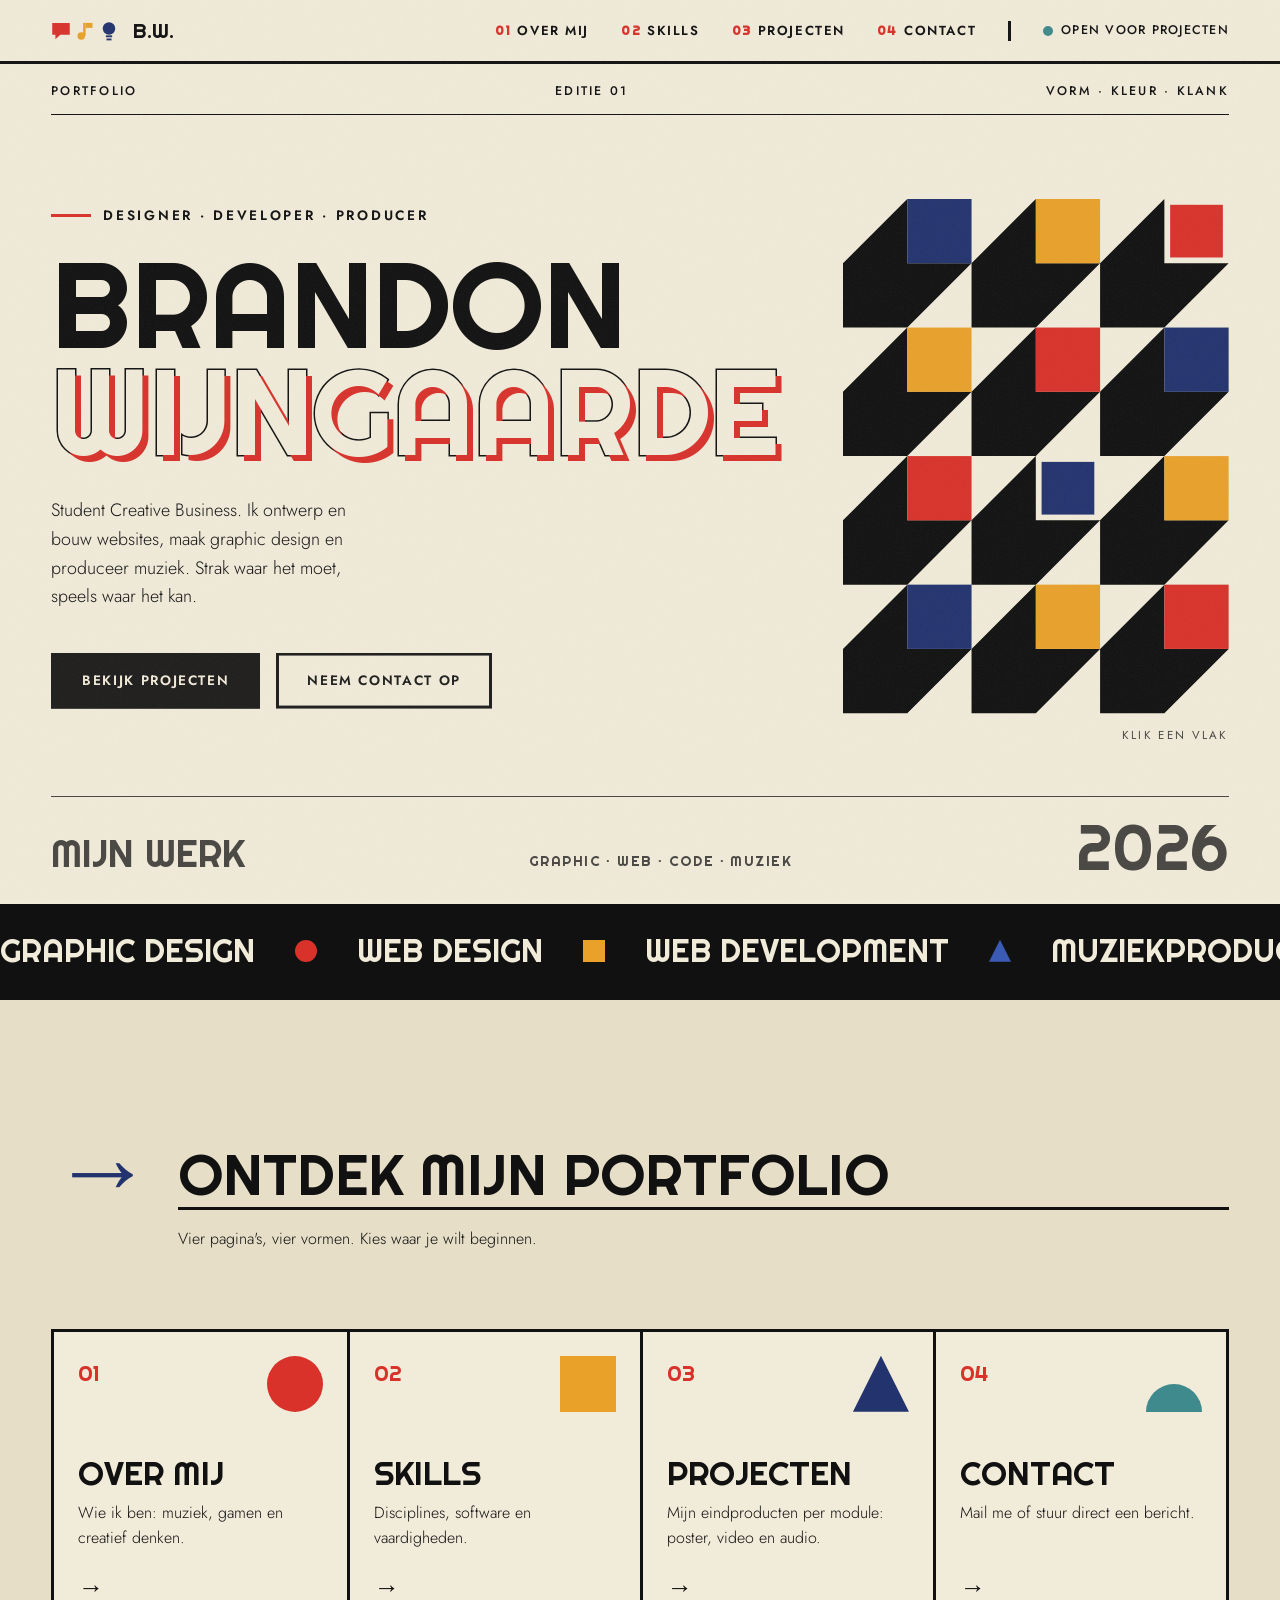
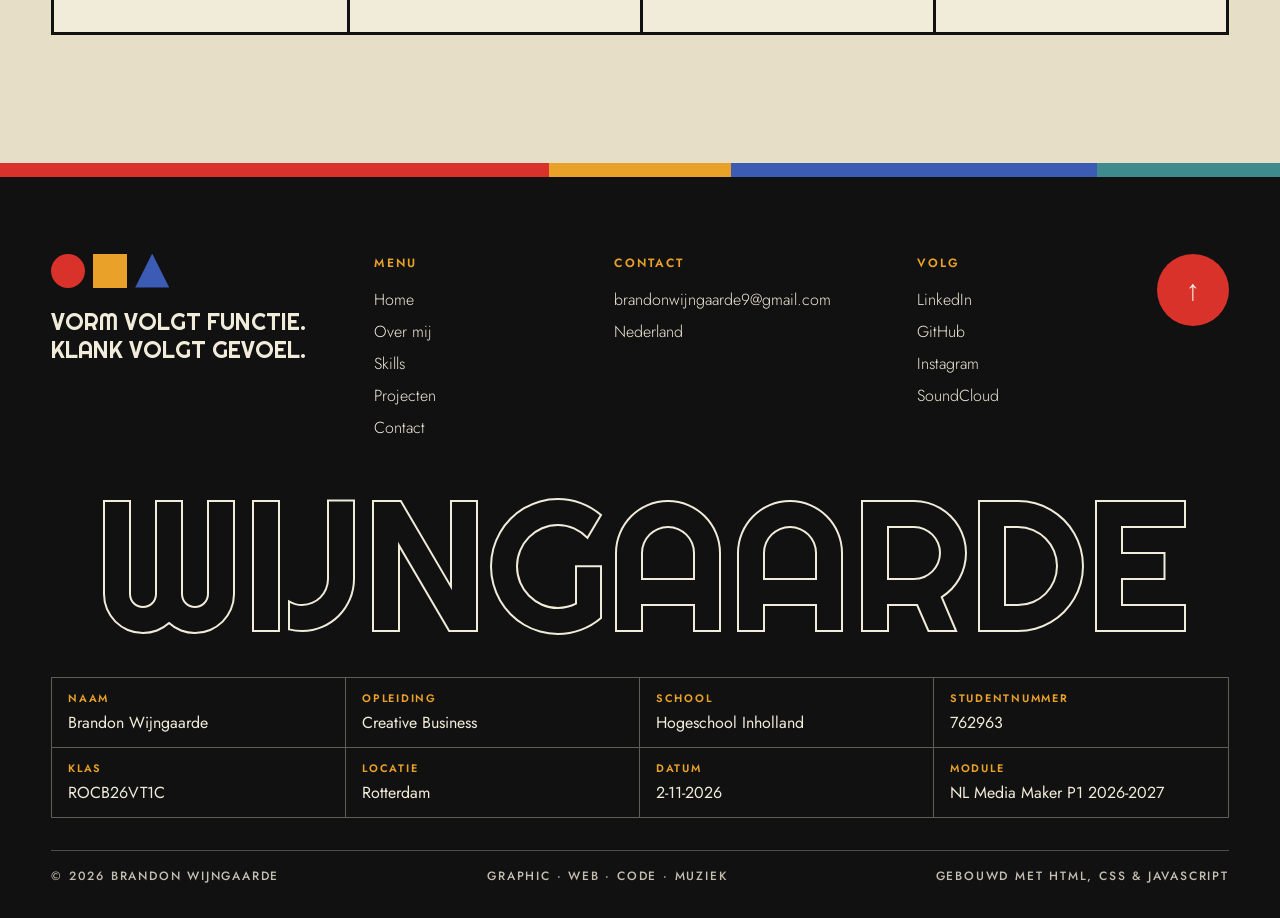
==== index.html @ 23592c07 "website" ====
<!doctype html>
<html lang="nl">
<head>
  <meta charset="utf-8">
  <meta name="viewport" content="width=device-width, initial-scale=1">
  <title>Brandon Wijngaarde — Portfolio</title>
  <meta name="description" content="Portfolio van Brandon Wijngaarde, student Creative Business: graphic design, web design, web development en muziekproductie.">
  <link rel="preconnect" href="https://fonts.googleapis.com">
  <link rel="preconnect" href="https://fonts.gstatic.com" crossorigin>
  <link href="https://fonts.googleapis.com/css2?family=Jost:wght@300;400;500;600;700&family=Righteous&display=swap" rel="stylesheet">
  <link rel="stylesheet" href="style.css">
</head>
<body>

  <!-- ===== Header ===== -->
  <header class="site-header">
    <a href="index.html" class="logo" aria-label="Naar de homepagina">
      <svg class="logo__icon logo__icon--talk" viewBox="0 0 32 32" aria-hidden="true"><path d="M2 3h28v19H15l-8 7v-7H2z"/></svg>
      <svg class="logo__icon logo__icon--music" viewBox="0 0 32 32" aria-hidden="true"><circle cx="10" cy="24" r="6"/><rect x="13" y="3" width="4" height="21"/><path d="M17 3h11v8H17z"/></svg>
      <svg class="logo__icon logo__icon--idea" viewBox="0 0 32 32" aria-hidden="true"><circle cx="16" cy="12" r="10"/><rect x="11" y="23" width="10" height="3"/><rect x="12" y="28" width="8" height="3"/></svg>
      <span class="logo__text">B.W.</span>
    </a>
    <nav class="nav" aria-label="Hoofdmenu">
      <a href="over-mij.html"><span>01</span>Over mij</a>
      <a href="skills.html"><span>02</span>Skills</a>
      <a href="projecten.html"><span>03</span>Projecten</a>
      <a href="contact.html"><span>04</span>Contact</a>
    </nav>
    <div class="status"><span class="status__dot"></span>Open voor projecten</div>
    <button class="menu-toggle" aria-label="Menu openen" aria-expanded="false">
      <span></span><span></span>
    </button>
  </header>

  <main id="top">

    <!-- ===== Hero ===== -->
    <section class="hero">
      <div class="hero__bar">
        <span>Portfolio</span>
        <span>Editie 01</span>
        <span>Vorm · Kleur · Klank</span>
      </div>

      <div class="hero__body">
        <div class="hero__text">
          <p class="eyebrow">Designer · Developer · Producer</p>
          <h1 class="hero__title">
            <span class="line">Brandon</span>
            <span class="line">Wijngaarde</span>
          </h1>
          <p class="hero__lead">
            Student Creative Business. Ik ontwerp en bouw websites, maak graphic
            design en produceer muziek. Strak waar het moet, speels waar het kan.
          </p>
          <div class="hero__actions">
            <a href="projecten.html" class="btn btn--black">Bekijk projecten</a>
            <a href="contact.html" class="btn btn--outline">Neem contact op</a>
          </div>
        </div>

        <div class="hero__art" aria-hidden="true">
          <svg class="tiles" id="tiles" viewBox="0 0 6 8"></svg>
          <p class="hero__hint">Klik een vlak</p>
        </div>
      </div>

      <div class="hero__foot">
        <span class="hero__foot-name">Mijn werk</span>
        <span class="hero__foot-months">Graphic · Web · Code · Muziek</span>
        <span class="hero__foot-year">2026</span>
      </div>
    </section>

    <!-- ===== Marquee ===== -->
    <div class="marquee" aria-hidden="true">
      <div class="marquee__track">
        <span>Graphic Design</span><i class="m-circle"></i>
        <span>Web Design</span><i class="m-square"></i>
        <span>Web Development</span><i class="m-triangle"></i>
        <span>Muziekproductie</span><i class="m-circle"></i>
        <span>Unity</span><i class="m-square"></i>
        <span>Graphic Design</span><i class="m-circle"></i>
        <span>Web Design</span><i class="m-square"></i>
        <span>Web Development</span><i class="m-triangle"></i>
        <span>Muziekproductie</span><i class="m-circle"></i>
        <span>Unity</span><i class="m-square"></i>
      </div>
    </div>

    <!-- ===== Wegwijzer ===== -->
    <section class="section signpost">
      <header class="section__head reveal">
        <span class="section__num">→</span>
        <h2 class="section__title">Ontdek mijn portfolio</h2>
        <p class="section__note">Vier pagina's, vier vormen. Kies waar je wilt beginnen.</p>
      </header>

      <nav class="signpost__grid" aria-label="Pagina's">
        <a class="signpost__item signpost__item--red reveal" href="over-mij.html">
          <span class="signpost__num">01</span>
          <span class="signpost__shape shape-circle" aria-hidden="true"></span>
          <span class="signpost__title">Over mij</span>
          <span class="signpost__text">Wie ik ben: muziek, gamen en creatief denken.</span>
          <span class="signpost__arrow" aria-hidden="true">→</span>
        </a>
        <a class="signpost__item signpost__item--yellow reveal" href="skills.html">
          <span class="signpost__num">02</span>
          <span class="signpost__shape shape-square" aria-hidden="true"></span>
          <span class="signpost__title">Skills</span>
          <span class="signpost__text">Disciplines, software en vaardigheden.</span>
          <span class="signpost__arrow" aria-hidden="true">→</span>
        </a>
        <a class="signpost__item signpost__item--blue reveal" href="projecten.html">
          <span class="signpost__num">03</span>
          <span class="signpost__shape shape-triangle" aria-hidden="true"></span>
          <span class="signpost__title">Projecten</span>
          <span class="signpost__text">Mijn eindproducten per module: poster, video en audio.</span>
          <span class="signpost__arrow" aria-hidden="true">→</span>
        </a>
        <a class="signpost__item signpost__item--teal reveal" href="contact.html">
          <span class="signpost__num">04</span>
          <span class="signpost__shape shape-half" aria-hidden="true"></span>
          <span class="signpost__title">Contact</span>
          <span class="signpost__text">Mail me of stuur direct een bericht.</span>
          <span class="signpost__arrow" aria-hidden="true">→</span>
        </a>
      </nav>
    </section>
  </main>

  <!-- ===== Footer ===== -->
  <footer class="site-footer">
    <div class="site-footer__stripe" aria-hidden="true"><i></i><i></i><i></i><i></i></div>

    <div class="site-footer__top">
      <div class="site-footer__brand">
        <div class="site-footer__shapes" aria-hidden="true">
          <span class="shape-circle"></span><span class="shape-square"></span><span class="shape-triangle"></span>
        </div>
        <p>Vorm volgt functie.<br>Klank volgt gevoel.</p>
      </div>

      <nav class="site-footer__col" aria-label="Footer navigatie">
        <h4>Menu</h4>
        <a href="index.html">Home</a>
        <a href="over-mij.html">Over mij</a>
        <a href="skills.html">Skills</a>
        <a href="projecten.html">Projecten</a>
        <a href="contact.html">Contact</a>
      </nav>

      <div class="site-footer__col">
        <h4>Contact</h4>
        <a href="mailto:brandonwijngaarde9@gmail.com">brandonwijngaarde9@gmail.com</a>
        <span>Nederland</span>
      </div>

      <div class="site-footer__col">
        <h4>Volg</h4>
        <a href="#">LinkedIn</a>
        <a href="#">GitHub</a>
        <a href="#">Instagram</a>
        <a href="#">SoundCloud</a>
      </div>

      <a href="#top" class="to-top" aria-label="Terug naar boven">
        <span aria-hidden="true">↑</span>
      </a>
    </div>

    <div class="site-footer__big" aria-hidden="true">Wijngaarde</div>

    <dl class="site-footer__facts" aria-label="Studentgegevens">
      <div><dt>Naam</dt><dd>Brandon Wijngaarde</dd></div>
      <div><dt>Opleiding</dt><dd>Creative Business</dd></div>
      <div><dt>School</dt><dd>Hogeschool Inholland</dd></div>
      <div><dt>Studentnummer</dt><dd>762963</dd></div>
      <div><dt>Klas</dt><dd>ROCB26VT1C</dd></div>
      <div><dt>Locatie</dt><dd>Rotterdam</dd></div>
      <div><dt>Datum</dt><dd>2-11-2026</dd></div>
      <div><dt>Module</dt><dd>NL Media Maker P1 2026-2027</dd></div>
    </dl>

    <div class="site-footer__meta">
      <span>© <span id="year">2026</span> Brandon Wijngaarde</span>
      <span>Graphic · Web · Code · Muziek</span>
      <span>Gebouwd met HTML, CSS &amp; JavaScript</span>
    </div>
  </footer>

  <script src="https://cdnjs.cloudflare.com/ajax/libs/gsap/3.12.5/gsap.min.js"></script>
  <script src="projects.js"></script>
  <script src="script.js"></script>
</body>
</html>
---- style.css ----
/* =========================================================
   Bauhaus Portfolio — Brandon Wijngaarde
   ========================================================= */

:root {
  --cream: #f1ebd9;
  --cream-dark: #e6dec6;
  --black: #111111;
  --ink: #1b1b1b;
  --red: #d8322b;
  --yellow: #e9a12a;
  --blue: #23336e;
  --blue-light: #3b5bb5;
  --teal: #3e8a8c;
  --teal-dark: #2c6a6d;

  --font-display: "Righteous", "Futura", sans-serif;
  --font-body: "Jost", "Futura", "Helvetica Neue", sans-serif;

  --gutter: clamp(16px, 4vw, 64px);
  --line: 3px solid var(--black);
  --shadow: 10px 10px 0 var(--black);
  --ease: cubic-bezier(.65, 0, .35, 1);
}

*,
*::before,
*::after { box-sizing: border-box; }

html { scroll-behavior: smooth; scroll-padding-top: 70px; }

body {
  margin: 0;
  background: var(--cream);
  color: var(--black);
  font-family: var(--font-body);
  font-size: clamp(16px, 1.1vw, 18px);
  line-height: 1.6;
  -webkit-font-smoothing: antialiased;
  overflow-x: hidden;
}

/* subtle paper grain */
body::before {
  content: "";
  position: fixed;
  inset: 0;
  pointer-events: none;
  z-index: 100;
  opacity: .07;
  background-image: url("data:image/svg+xml,%3Csvg xmlns='http://www.w3.org/2000/svg' width='160' height='160'%3E%3Cfilter id='n'%3E%3CfeTurbulence type='fractalNoise' baseFrequency='.9' numOctaves='3'/%3E%3C/filter%3E%3Crect width='100%25' height='100%25' filter='url(%23n)'/%3E%3C/svg%3E");
}

a { color: inherit; }
img, svg { display: block; max-width: 100%; }
h1, h2, h3, h4 { margin: 0; font-weight: 400; }
::selection { background: var(--yellow); color: var(--black); }

/* shared shapes */
.shape-circle { background: var(--red); border-radius: 50%; }
.shape-square { background: var(--yellow); }
.shape-triangle { background: var(--blue); clip-path: polygon(50% 0, 100% 100%, 0 100%); }
.shape-half { background: var(--teal); border-radius: 999px 999px 0 0; }

/* ---------- Header ---------- */
.site-header {
  position: sticky;
  top: 0;
  z-index: 50;
  display: flex;
  align-items: center;
  gap: 2rem;
  padding: 14px var(--gutter);
  background: var(--cream);
  border-bottom: var(--line);
}

.logo {
  display: flex;
  align-items: center;
  gap: 4px;
  text-decoration: none;
}
/* the three icons of the abilities: communication, music, ideas */
.logo__icon {
  width: 20px;
  height: 20px;
  fill: currentColor;
  transition: transform .5s var(--ease);
}
.logo__icon--talk { color: var(--red); }
.logo__icon--music { color: var(--yellow); }
.logo__icon--idea { color: var(--blue); }
.logo__text {
  font-family: var(--font-display);
  font-size: 1.3rem;
  margin-left: 10px;
}
.logo:hover .logo__icon--talk { transform: translateY(-4px); }
.logo:hover .logo__icon--music { transform: rotate(-15deg); }
.logo:hover .logo__icon--idea { transform: scale(1.2); }

.nav {
  display: flex;
  gap: 2rem;
  margin-left: auto;
}
.nav a {
  position: relative;
  text-decoration: none;
  text-transform: uppercase;
  letter-spacing: .12em;
  font-weight: 600;
  font-size: .82rem;
}
.nav a span {
  font-family: var(--font-display);
  color: var(--red);
  margin-right: 6px;
}
.nav a::after {
  content: "";
  position: absolute;
  left: 0;
  bottom: -4px;
  height: 3px;
  width: 100%;
  background: var(--black);
  transform: scaleX(0);
  transform-origin: right;
  transition: transform .35s var(--ease);
}
.nav a:hover::after,
.nav a.is-active::after { transform: scaleX(1); transform-origin: left; }

.status {
  display: flex;
  align-items: center;
  gap: 8px;
  font-size: .78rem;
  text-transform: uppercase;
  letter-spacing: .1em;
  font-weight: 500;
  padding-left: 2rem;
  border-left: var(--line);
}
.status__dot {
  width: 10px;
  height: 10px;
  border-radius: 50%;
  background: var(--teal);
  box-shadow: 0 0 0 0 var(--teal);
  animation: pulse 2s infinite;
}
@keyframes pulse {
  70% { box-shadow: 0 0 0 8px transparent; }
  100% { box-shadow: 0 0 0 0 transparent; }
}

.menu-toggle { display: none; }

/* ---------- Buttons ---------- */
.btn {
  display: inline-block;
  padding: 14px 28px;
  font-family: var(--font-body);
  font-weight: 600;
  text-transform: uppercase;
  letter-spacing: .12em;
  font-size: .85rem;
  text-decoration: none;
  color: inherit;
  border: var(--line);
  cursor: pointer;
  transition: transform .2s var(--ease), box-shadow .2s var(--ease), background .2s;
}
.btn--black { background: var(--black); color: var(--cream); }
.btn--outline { background: transparent; }
.btn:hover {
  transform: translate(-4px, -4px);
  box-shadow: 6px 6px 0 var(--red);
}
.btn--outline:hover { background: var(--yellow); }

/* ---------- Hero ---------- */
.hero {
  padding: 0 var(--gutter);
  min-height: calc(100vh - 60px);
  display: flex;
  flex-direction: column;
}

.hero__bar {
  display: flex;
  justify-content: space-between;
  gap: 1rem;
  padding: 18px 0 12px;
  border-bottom: 1.5px solid var(--black);
  font-size: .78rem;
  text-transform: uppercase;
  letter-spacing: .18em;
  font-weight: 500;
}

.hero__body {
  flex: 1;
  display: grid;
  grid-template-columns: 1.15fr 1fr;
  gap: clamp(2rem, 5vw, 6rem);
  align-items: center;
  padding: clamp(2rem, 5vw, 4rem) 0;
}

.eyebrow {
  margin: 0 0 1.5rem;
  font-size: .85rem;
  text-transform: uppercase;
  letter-spacing: .2em;
  font-weight: 600;
  display: flex;
  align-items: center;
  gap: 12px;
}
.eyebrow::before {
  content: "";
  width: 40px;
  height: 3px;
  background: var(--red);
}

.hero__title {
  font-family: var(--font-display);
  font-size: clamp(3.2rem, 9.5vw, 9.5rem);
  line-height: .88;
  text-transform: uppercase;
  letter-spacing: -.01em;
}
.hero__title .line { display: block; white-space: nowrap; }
.hero__title .char {
  position: relative;
  display: inline-block;
  cursor: default;
}
.hero__title .char__glyph { display: inline-block; will-change: transform; }
.hero__title .char__block {
  position: absolute;
  inset: 6% -2% 2%;
  z-index: 1;
  transform: scaleY(0);
  transform-origin: bottom;
  pointer-events: none;
}
.hero__title .line:nth-child(2) {
  color: var(--cream);
  -webkit-text-stroke: 3px var(--black);
  paint-order: stroke fill;
  text-shadow: 6px 6px 0 var(--red);
}

.hero__lead {
  max-width: 34ch;
  font-size: clamp(1.05rem, 1.4vw, 1.3rem);
  font-weight: 300;
  margin: 2rem 0 2.5rem;
}

.hero__actions { display: flex; gap: 1rem; flex-wrap: wrap; }

.hero__art {
  position: relative;
  justify-self: end;
  width: 100%;
  max-width: 520px;
}
.tiles { width: 100%; height: auto; overflow: visible; }
.tile { cursor: pointer; }
.tile .tile__shadow { fill: var(--black); }
.tile .tile__face {
  transition: fill .4s var(--ease), transform .5s var(--ease);
  transform-box: fill-box;
  transform-origin: center;
}
.tile:hover .tile__face,
.tile.is-auto .tile__face { transform: scale(.82) rotate(90deg); }

.hero__hint {
  position: absolute;
  right: 0;
  bottom: -2rem;
  margin: 0;
  font-size: .72rem;
  letter-spacing: .2em;
  text-transform: uppercase;
  opacity: .6;
}

.hero__foot {
  display: grid;
  grid-template-columns: auto 1fr auto;
  align-items: end;
  gap: 2rem;
  padding: 1.5rem 0 2rem;
  border-top: 1.5px solid var(--black);
  font-family: var(--font-display);
  text-transform: uppercase;
}
.hero__foot-name { font-size: clamp(1.6rem, 3vw, 2.6rem); line-height: 1; }
.hero__foot-months {
  font-size: clamp(.8rem, 1.1vw, 1rem);
  letter-spacing: .1em;
  justify-self: center;
}
.hero__foot-year { font-size: clamp(2.4rem, 5vw, 4.5rem); line-height: .8; }

/* ---------- Marquee ---------- */
.marquee {
  background: var(--black);
  color: var(--cream);
  overflow: hidden;
  border-block: var(--line);
  padding: 18px 0;
}
.marquee__track {
  display: flex;
  align-items: center;
  gap: 2.5rem;
  width: max-content;
  animation: marquee 30s linear infinite;
  font-family: var(--font-display);
  font-size: clamp(1.4rem, 2.5vw, 2.2rem);
  text-transform: uppercase;
  white-space: nowrap;
}
.marquee i { display: inline-block; width: 22px; height: 22px; flex: none; }
.m-circle { background: var(--red); border-radius: 50%; }
.m-square { background: var(--yellow); }
.m-triangle { background: var(--blue-light); clip-path: polygon(50% 0, 100% 100%, 0 100%); }
@keyframes marquee { to { transform: translateX(-50%); } }

/* ---------- Sections ---------- */
.section {
  position: relative;
  padding: clamp(5rem, 10vw, 9rem) var(--gutter);
}
.section__head {
  position: relative;
  display: grid;
  grid-template-columns: auto 1fr;
  column-gap: 1.5rem;
  align-items: end;
  margin-bottom: clamp(3rem, 6vw, 5rem);
}
.section__num {
  font-family: var(--font-display);
  font-size: clamp(3.5rem, 8vw, 7rem);
  line-height: .8;
  color: var(--red);
}
.section__num--light { color: var(--yellow); }
.section__title {
  font-family: var(--font-display);
  font-size: clamp(2rem, 4.5vw, 4rem);
  line-height: 1;
  text-transform: uppercase;
  padding-bottom: .3rem;
  border-bottom: 3px solid currentColor;
}
.section__note {
  grid-column: 2;
  max-width: 48ch;
  margin: 1rem 0 0;
  font-weight: 300;
}

.poster-bar {
  display: flex;
  justify-content: space-between;
  gap: 1rem;
  padding: 12px 18px 10px;
  border-bottom: var(--line);
  font-family: var(--font-display);
  text-transform: uppercase;
  font-size: 1.05rem;
}
.poster-bar span:last-child {
  font-family: var(--font-body);
  font-size: .75rem;
  letter-spacing: .14em;
  align-self: center;
}

/* ---------- 01 About (warm paper + big faint shapes) ---------- */
.about {
  overflow: hidden;
  background: var(--cream-dark);
}
.about__bg span { position: absolute; pointer-events: none; }
.about__bg-circle {
  width: clamp(380px, 55vw, 820px);
  aspect-ratio: 1;
  border-radius: 50%;
  border: 60px solid rgba(216, 50, 43, .07);
  top: -14%;
  right: -16%;
}
.about__bg-half {
  width: clamp(300px, 40vw, 600px);
  aspect-ratio: 2 / 1;
  border-radius: 999px 999px 0 0;
  background: rgba(35, 51, 110, .06);
  bottom: 0;
  left: -8%;
}

.about__grid {
  position: relative;
  display: grid;
  grid-template-columns: 1.3fr 1fr;
  gap: clamp(3rem, 7vw, 7rem);
  align-items: center;
}
.about__big {
  font-family: var(--font-display);
  font-size: clamp(1.9rem, 3.4vw, 3.2rem);
  line-height: 1.15;
  margin: 0 0 2rem;
}
.about__big em { font-style: normal; color: var(--blue); }
.about__big mark {
  background: var(--yellow);
  padding: 0 .15em;
}
.about__text p:not(.about__big) {
  max-width: 54ch;
  font-weight: 400;
  font-size: clamp(1.15rem, 1.45vw, 1.35rem);
  line-height: 1.65;
}

.about__poster {
  background: var(--cream);
  border: var(--line);
  box-shadow: var(--shadow);
}
.about__art {
  position: relative;
  aspect-ratio: 4 / 5;
  background: var(--teal);
  overflow: hidden;
}
.about__sun {
  position: absolute;
  top: 10%;
  left: 12%;
  width: 26%;
  aspect-ratio: 1;
  border-radius: 50%;
  background: var(--red);
  border: 3px solid var(--cream);
  animation: float 6s ease-in-out infinite;
}
@keyframes float { 50% { transform: translateY(-12px); } }
.about__column {
  position: absolute;
  top: 0;
  right: 0;
  width: 32%;
  height: 100%;
  background: var(--yellow);
  border-left: 18px solid var(--teal-dark);
}
/* guitar strings across the yellow column */
.about__strings {
  position: absolute;
  top: 0;
  right: 6%;
  height: 100%;
  width: 18%;
  display: flex;
  justify-content: space-between;
}
.about__strings i {
  width: 2px;
  height: 100%;
  background: var(--black);
  transform-origin: center;
}
.about__poster:hover .about__strings i { animation: strum .25s linear 4; }
.about__strings i:nth-child(2) { animation-delay: .04s !important; }
.about__strings i:nth-child(3) { animation-delay: .08s !important; }
.about__strings i:nth-child(4) { animation-delay: .12s !important; }
@keyframes strum {
  25% { transform: translateX(2px); }
  75% { transform: translateX(-2px); }
}
.about__stairs {
  position: absolute;
  inset: auto 0 0 0;
  height: 55%;
  display: flex;
  flex-direction: column;
  justify-content: flex-end;
}
.about__stairs span {
  display: block;
  height: 20%;
  background: var(--black);
  border-top: 10px solid var(--cream);
  transition: width .9s var(--ease);
}
.about__stairs span:nth-child(1) { width: 30%; }
.about__stairs span:nth-child(2) { width: 45%; transition-delay: .1s; }
.about__stairs span:nth-child(3) { width: 60%; transition-delay: .2s; }
.about__stairs span:nth-child(4) { width: 75%; transition-delay: .3s; }
.about__stairs span:nth-child(5) { width: 90%; transition-delay: .4s; }
.about__poster:not(.is-visible) .about__stairs span { width: 0; }

/* interests */
.interests {
  position: relative;
  list-style: none;
  margin: clamp(4rem, 8vw, 7rem) 0 0;
  padding: 0;
  display: grid;
  grid-template-columns: repeat(4, 1fr);
  border: var(--line);
  background: var(--cream);
}
.interest {
  position: relative;
  padding: 2rem 1.5rem 1.75rem;
  display: flex;
  flex-direction: column;
  transition: background .35s var(--ease), color .35s var(--ease);
}
.interest + .interest { border-left: var(--line); }
.interest__shape {
  display: block;
  width: 60px;
  height: 60px;
  margin-bottom: 1.5rem;
  fill: currentColor;
  overflow: visible;
  transition: transform .5s var(--ease), color .35s var(--ease);
}
.interest--red .interest__shape { color: var(--red); }
.interest--yellow .interest__shape { color: var(--yellow); }
.interest--blue .interest__shape { color: var(--blue); }
.interest--teal .interest__shape { color: var(--teal); }
.interest h3 {
  font-family: var(--font-display);
  font-size: 1.6rem;
  text-transform: uppercase;
  margin-bottom: .5rem;
}
.interest p { margin: 0 0 1.25rem; font-weight: 300; }
.interest:hover .interest__shape { transform: rotate(-10deg) scale(1.15); }
.interest--red:hover { background: var(--red); color: var(--cream); }
.interest--red:hover .interest__shape { color: var(--cream); }
.interest--yellow:hover { background: var(--yellow); }
.interest--yellow:hover .interest__shape { color: var(--black); }
.interest--blue:hover { background: var(--blue); color: var(--cream); }
.interest--blue:hover .interest__shape { color: var(--yellow); }
.interest--teal:hover { background: var(--teal); color: var(--cream); }
.interest--teal:hover .interest__shape { color: var(--cream); }

/* hobbies: three cards with a coloured block and an icon */
.hobbies { position: relative; margin-top: clamp(4rem, 8vw, 7rem); }
.hobbies__head {
  display: flex;
  justify-content: space-between;
  align-items: baseline;
  flex-wrap: wrap;
  gap: .5rem 2rem;
  padding-bottom: 1rem;
  margin-bottom: 2rem;
  border-bottom: var(--line);
}
.hobbies__head h3 {
  margin: 0;
  font-family: var(--font-display);
  font-size: clamp(1.8rem, 3vw, 2.6rem);
  text-transform: uppercase;
}
.hobbies__head p { margin: 0; font-weight: 300; font-size: 1.1rem; }
.hobbies__list {
  list-style: none;
  margin: 0;
  padding: 0;
  display: grid;
  grid-template-columns: repeat(3, minmax(0, 1fr));
  gap: clamp(1rem, 2.5vw, 2rem);
}
.hobby {
  display: flex;
  flex-direction: column;
  border: var(--line);
  background: var(--cream);
  box-shadow: 8px 8px 0 var(--black);
  transition: transform .25s var(--ease), box-shadow .25s var(--ease);
}
.hobby:hover { transform: translate(-4px, -4px); box-shadow: 12px 12px 0 var(--black); }
.hobby--blue { --c: var(--blue); --icon: var(--cream); }
.hobby--red { --c: var(--red); --icon: var(--cream); }
.hobby--yellow { --c: var(--yellow); --icon: var(--black); }
.hobby__art {
  position: relative;
  display: grid;
  place-items: center;
  height: clamp(140px, 14vw, 180px);
  background: var(--c);
  color: var(--icon);
  border-bottom: var(--line);
}
.hobby__art svg {
  width: clamp(64px, 6.5vw, 88px);
  height: auto;
  fill: currentColor;
  transition: transform .5s var(--ease);
}
.hobby:hover .hobby__art svg { transform: rotate(-8deg) scale(1.1); }
.hobby__num {
  position: absolute;
  top: 12px;
  left: 16px;
  font-family: var(--font-display);
  font-size: 1.1rem;
  opacity: .7;
}
/* drum pads light up one after the other */
.hobby__pads rect { animation: pad-hit 1.8s ease-out infinite paused; }
.hobby__pads rect:nth-child(1) { animation-delay: 0s; }
.hobby__pads rect:nth-child(5) { animation-delay: .2s; }
.hobby__pads rect:nth-child(9) { animation-delay: .4s; }
.hobby__pads rect:nth-child(3) { animation-delay: .6s; }
.hobby__pads rect:nth-child(7) { animation-delay: .8s; }
.hobby__pads rect:nth-child(2) { animation-delay: 1s; }
.hobby__pads rect:nth-child(6) { animation-delay: 1.2s; }
.hobby__pads rect:nth-child(4) { animation-delay: 1.4s; }
.hobby__pads rect:nth-child(8) { animation-delay: 1.6s; }
.hobby:hover .hobby__pads rect { animation-play-state: running; }
@keyframes pad-hit { 0%, 20%, 100% { opacity: 1; } 8% { opacity: .3; } }
.hobby__body { padding: 1.5rem 1.5rem 1.75rem; }
.hobby h4 {
  margin: 0 0 .6rem;
  font-family: var(--font-display);
  font-weight: 400;
  font-size: 1.5rem;
  text-transform: uppercase;
}
.hobby p { margin: 0 0 1rem; font-weight: 300; font-size: 1.05rem; line-height: 1.6; }
.hobby p.is-todo { margin: 0; font-size: .95rem; }

.chips {
  list-style: none;
  margin: auto 0 0;
  padding: 0;
  display: flex;
  flex-wrap: wrap;
  gap: 6px;
}
.chips li {
  font-size: .7rem;
  text-transform: uppercase;
  letter-spacing: .12em;
  font-weight: 600;
  padding: 3px 9px;
  border: 2px solid currentColor;
}

/* piano */
.piano-block {
  position: relative;
  margin-top: clamp(4rem, 8vw, 7rem);
  border: var(--line);
  background: var(--black);
  color: var(--cream);
}
.piano-block__head {
  display: flex;
  justify-content: space-between;
  align-items: baseline;
  flex-wrap: wrap;
  gap: .5rem 2rem;
  padding: 18px 22px;
}
.piano-block__head h3 {
  font-family: var(--font-display);
  text-transform: uppercase;
  font-size: clamp(1.3rem, 2.2vw, 1.9rem);
}
.piano-block__head p { margin: 0; font-size: .85rem; opacity: .8; }
kbd {
  font-family: var(--font-display);
  border: 2px solid var(--cream);
  padding: 0 6px;
  font-size: .8rem;
}

.piano {
  position: relative;
  display: flex;
  height: clamp(160px, 22vw, 260px);
  border-top: var(--line);
  user-select: none;
  touch-action: manipulation;
}
.key {
  position: relative;
  border: 0;
  padding: 0;
  cursor: pointer;
  font-family: var(--font-display);
  display: flex;
  align-items: flex-end;
  justify-content: center;
  padding-bottom: 12px;
}
.key--white {
  flex: 1;
  background: var(--cream);
  color: var(--black);
  border-right: 3px solid var(--black);
  transition: background .15s;
}
.key--white:last-child { border-right: 0; }
.key--black {
  position: absolute;
  top: 0;
  width: calc(100% / 8 * .6);
  height: 60%;
  background: var(--black);
  color: var(--cream);
  z-index: 2;
  transform: translateX(-50%);
  transition: background .15s;
  font-size: .75rem;
}
.key span { pointer-events: none; opacity: .5; font-size: .85rem; }
.key.is-down.c-red { background: var(--red); color: var(--cream); }
.key.is-down.c-yellow { background: var(--yellow); }
.key.is-down.c-blue { background: var(--blue-light); color: var(--cream); }
.key:focus-visible { outline: 3px solid var(--yellow); outline-offset: -6px; }

/* ---------- 02 Skills (dark) ---------- */
.skills {
  background: var(--black);
  color: var(--cream);
  overflow: hidden;
}
.skills::before {
  /* faint Bauhaus grid */
  content: "";
  position: absolute;
  inset: 0;
  pointer-events: none;
  background-image:
    linear-gradient(rgba(241, 235, 217, .05) 1px, transparent 1px),
    linear-gradient(90deg, rgba(241, 235, 217, .05) 1px, transparent 1px);
  background-size: 80px 80px;
}
.skills .section__num { color: var(--yellow); }

.disciplines {
  position: relative;
  display: grid;
  grid-template-columns: repeat(5, minmax(0, 1fr));
  gap: 0;
  border: 3px solid var(--cream);
}
.discipline {
  position: relative;
  padding: 2rem 1.5rem;
  min-height: 300px;
  display: flex;
  flex-direction: column;
  justify-content: flex-end;
  overflow: hidden;
}
.discipline + .discipline { border-left: 3px solid var(--cream); }
.discipline:nth-child(1) { background: var(--red); }
.discipline:nth-child(2) { background: var(--yellow); color: var(--black); }
.discipline:nth-child(3) { background: var(--blue); }
.discipline:nth-child(4) { background: var(--teal); }
.discipline:nth-child(5) { background: var(--cream); color: var(--black); }
.discipline__num {
  position: absolute;
  top: 1rem;
  left: 1.5rem;
  font-family: var(--font-display);
  font-size: 1.4rem;
  opacity: .6;
}
/* a small Bauhaus illustration of each discipline, top right */
.discipline__art {
  position: absolute;
  top: 1rem;
  right: 1rem;
  width: clamp(96px, 8.5vw, 136px);
  height: auto;
  color: var(--cream);
  fill: currentColor;
  overflow: visible;
  transition: transform .6s var(--ease);
}
/* solid colours: the drawing in a contrast colour, the symbol in an accent */
.discipline:nth-child(1) { --accent: var(--yellow); }
.discipline:nth-child(2) { --accent: var(--red); }
.discipline:nth-child(2) .discipline__art { color: var(--black); }
.discipline:nth-child(3) { --accent: var(--yellow); }
.discipline:nth-child(4) { --accent: var(--yellow); }
.discipline:nth-child(5) { --accent: var(--blue); }
.discipline:nth-child(5) .discipline__art { color: var(--red); }
.art-glyph, .art-accent { color: var(--accent); }
.discipline__art * { transform-box: fill-box; transition: transform .5s var(--ease); }
.discipline:hover .discipline__art { transform: rotate(-4deg) scale(1.06); }
/* every illustration: a symbol in a ring, with a detail underneath */
.discipline:hover .art-glyph { transform: translateY(-4px) rotate(-6deg); }
.art-glyph { transform-origin: center; }
/* pen tool: the handles swing */
.art-handles { transform-origin: center bottom; }
.discipline:hover .art-handles { transform: scaleX(1.3); }
/* browser and code: the lines change length */
.art-line { transform-origin: left center; }
.discipline:hover .art-line { transform: scaleX(var(--s, 1)); }
.discipline:hover .art-caret { animation: art-blink .8s steps(1) infinite; }
@keyframes art-blink { 50% { opacity: 0; } }
/* code: the brackets open up */
.discipline:hover .art-lt { transform: translateX(-3px); }
.discipline:hover .art-gt { transform: translateX(3px); }
/* piano: the black keys get played */
.art-key { animation: art-press .6s ease-in-out infinite alternate paused; animation-delay: var(--d, 0s); }
.discipline:hover .art-key { animation-play-state: running; }
@keyframes art-press { to { transform: translateY(6px) scaleY(.85); } }
/* play button + waveform: the waveform starts moving */
.art-bars rect { transform-origin: center; animation: viz-bounce .7s ease-in-out infinite alternate paused; }
.art-bars rect:nth-child(odd) { animation-duration: .5s; }
.art-bars rect:nth-child(3n) { animation-duration: .9s; }
.discipline:hover .art-bars rect { animation-play-state: running; }
@media (prefers-reduced-motion: reduce) {
  .art-bars rect, .art-key { animation: none; }
}
.discipline h3 {
  position: relative;
  font-family: var(--font-display);
  font-size: clamp(1.25rem, 1.75vw, 1.9rem);
  text-transform: uppercase;
  line-height: 1.05;
  margin-bottom: .5rem;
}
.discipline p { position: relative; margin: 0; font-weight: 300; }

.toolbox {
  position: relative;
  margin-top: clamp(3rem, 6vw, 5rem);
}
.toolbox__title {
  font-family: var(--font-display);
  text-transform: uppercase;
  font-size: clamp(1.3rem, 2vw, 1.7rem);
  margin-bottom: 1.25rem;
}

/* periodic-table style tool grid, each tile in the app's own brand colours */
.elements {
  list-style: none;
  margin: 0;
  padding: 0;
  display: grid;
  grid-template-columns: repeat(6, minmax(0, 1fr));
  gap: 10px;
}
.el {
  --bg: var(--cream);
  --fg: var(--black);
  position: relative;
  aspect-ratio: 1;
  padding: 14px;
  display: flex;
  flex-direction: column;
  justify-content: flex-end;
  background: var(--bg);
  color: var(--fg);
  border: 3px solid var(--cream);
  transition: transform .25s var(--ease), box-shadow .25s var(--ease);
  cursor: default;
}
.el__icon {
  position: absolute;
  top: 14px;
  left: 14px;
  width: clamp(34px, 3.6vw, 52px);
  height: auto;
  fill: currentColor;
  transition: transform .5s var(--ease);
}
.el small {
  position: absolute;
  top: 12px;
  right: 14px;
  font-family: var(--font-display);
  font-size: .9rem;
  opacity: .7;
}
.el__name {
  font-family: var(--font-display);
  font-size: clamp(1.05rem, 1.6vw, 1.5rem);
  line-height: 1.05;
  text-transform: uppercase;
}
.el__cat {
  font-size: .7rem;
  text-transform: uppercase;
  letter-spacing: .12em;
  font-weight: 600;
  opacity: .75;
}
.el:hover { transform: translate(-5px, -5px); box-shadow: 8px 8px 0 var(--cream); }
.el__icon--img {
  aspect-ratio: 1;
  object-fit: contain;
  /* the white logo turned black to match the tile's text colour */
  filter: brightness(0);
}
.el:hover .el__icon { transform: rotate(-8deg) scale(1.12); }

/* what I use each tool for: replaces the category line on hover / keyboard focus,
   logo and name stay visible in the tile's own colours */
.el__cat,
.el__use {
  display: block;
  overflow: hidden;
  transition: max-height .35s var(--ease), opacity .25s var(--ease), margin .35s var(--ease);
}
.el__cat { max-height: 2em; }
.el__use {
  max-height: 0;
  opacity: 0;
  font-size: .85rem;
  line-height: 1.3;
  font-weight: 500;
}
.el:hover .el__cat,
.el:focus-visible .el__cat { max-height: 0; opacity: 0; }
.el:hover .el__use,
.el:focus-visible .el__use { max-height: 5em; opacity: 1; margin-top: 4px; }
.el:focus-visible { outline: 3px solid var(--yellow); outline-offset: 3px; }

/* ---------- Abilities ---------- */
.abilities {
  position: relative;
  margin-top: clamp(3rem, 6vw, 5rem);
}
.abilities__grid {
  display: grid;
  grid-template-columns: repeat(3, minmax(0, 1fr));
  gap: clamp(1rem, 2vw, 1.5rem);
}
.ability {
  position: relative;
  padding: 1.5rem 1.5rem 1.25rem;
  border: 3px solid var(--cream);
  border-top-width: 14px;
  transition: transform .25s var(--ease), box-shadow .25s var(--ease);
}
.ability--red { border-top-color: var(--red); }
.ability--yellow { border-top-color: var(--yellow); }
.ability--blue { border-top-color: var(--blue-light); }
.ability:hover { transform: translate(-5px, -5px); box-shadow: 8px 8px 0 var(--cream); }
.ability__shape {
  position: absolute;
  top: 1.25rem;
  right: 1.25rem;
  width: 34px;
  height: 34px;
  fill: currentColor;
  transition: transform .5s var(--ease);
}
.ability--red .ability__shape { color: var(--red); }
.ability--yellow .ability__shape { color: var(--yellow); }
.ability--blue .ability__shape { color: var(--blue-light); }
.ability:hover .ability__shape { transform: rotate(-12deg) scale(1.15); }
.ability h4 {
  font-family: var(--font-display);
  font-weight: 400;
  text-transform: uppercase;
  font-size: clamp(1.2rem, 1.8vw, 1.5rem);
  margin: 0 0 1rem;
  padding-right: 40px;
}
.ability ul { list-style: none; margin: 0; padding: 0; }
.ability li {
  display: flex;
  align-items: center;
  gap: 10px;
  padding: .55rem 0;
  border-top: 1px solid rgba(241, 235, 217, .2);
  font-weight: 300;
}
.ability li::before {
  content: "";
  flex: none;
  width: 8px;
  height: 8px;
  background: currentColor;
}
.ability--red li::before { background: var(--red); }
.ability--yellow li::before { background: var(--yellow); }
.ability--blue li::before { background: var(--blue-light); }

/* official brand colours */
.el--html  { --bg: #e34f26; --fg: #fff; }
.el--css   { --bg: #1572b6; --fg: #fff; }
.el--js    { --bg: #f7df1e; --fg: #000; }
.el--php   { --bg: #777bb4; --fg: #fff; }
.el--cs    { --bg: #512bd4; --fg: #fff; }
.el--py    { --bg: #3776ab; --fg: #ffd43b; }
.el--unity { --bg: #fff;    --fg: #000; }
.el--ps    { --bg: #31a8ff; --fg: #001e36; }
.el--ai    { --bg: #ff9a00; --fg: #330000; }
.el--pr    { --bg: #9999ff; --fg: #00005b; }
.el--au    { --bg: #00e4bb; --fg: #00332b; }
.el--fl    { --bg: #ff7f00; --fg: #000; }
.el--laravel { --bg: #ff2d20; --fg: #fff; }
.el--sql   { --bg: #00758f; --fg: #fff; }
.el--git   { --bg: #f05032; --fg: #fff; }
.el--gh    { --bg: #181717; --fg: #fff; }
.el--id    { --bg: #ff3366; --fg: #49021f; }

/* ---------- 03 Projects (cream + drafting grid) ---------- */
.projects {
  background-color: var(--cream);
  background-image:
    linear-gradient(rgba(17, 17, 17, .06) 1px, transparent 1px),
    linear-gradient(90deg, rgba(17, 17, 17, .06) 1px, transparent 1px);
  background-size: 40px 40px;
  border-bottom: var(--line);
}

.filters {
  display: flex;
  flex-direction: column;
  gap: 12px;
  margin: -1.5rem 0 clamp(2.5rem, 5vw, 4rem);
}
.filters__group {
  display: flex;
  flex-wrap: wrap;
  align-items: center;
  gap: 10px;
}
.filters__label {
  width: 72px;
  font-family: var(--font-display);
  text-transform: uppercase;
  font-size: .95rem;
}
.filter {
  font-family: var(--font-body);
  font-weight: 600;
  text-transform: uppercase;
  letter-spacing: .12em;
  font-size: .78rem;
  padding: 10px 18px;
  background: var(--cream);
  color: var(--black);
  border: var(--line);
  cursor: pointer;
  transition: background .2s, color .2s, transform .2s var(--ease);
}
.filter:hover { background: var(--yellow); }
.filter.is-active { background: var(--black); color: var(--cream); }

.works {
  display: grid;
  grid-template-columns: repeat(12, 1fr);
  gap: clamp(1.5rem, 3vw, 3rem);
}
.work {
  display: flex;
  flex-direction: column;
  background: var(--cream);
  border: var(--line);
  transition: transform .35s var(--ease), box-shadow .35s var(--ease), opacity .35s;
}
.work:hover {
  transform: translate(-6px, -6px);
  box-shadow: var(--shadow);
}
.work--wide { grid-column: span 7; }
.work--narrow { grid-column: span 5; }
.work--half { grid-column: span 6; }
.works.is-filtered .work { grid-column: span 6; }
.work.is-hidden { display: none; }
.work--full { grid-column: 1 / -1; }
.work--full .work__art { aspect-ratio: 21 / 8; }
.works__empty {
  margin: 0 0 2rem;
  padding: 1.5rem;
  border: 3px dashed var(--black);
  font-weight: 500;
}
.work__art { display: block; cursor: pointer; }
.work__open { display: inline-block; text-decoration: none; }

.work__open {
  align-self: flex-start;
  margin-top: .25rem;
  font-family: var(--font-body);
  font-weight: 600;
  text-transform: uppercase;
  letter-spacing: .12em;
  font-size: .78rem;
  padding: 10px 16px;
  background: var(--yellow);
  color: var(--black);
  border: var(--line);
  cursor: pointer;
  transition: transform .2s var(--ease), box-shadow .2s var(--ease);
}
.work__open span { display: inline-block; transition: transform .25s var(--ease); }
.work__open:hover { transform: translate(-3px, -3px); box-shadow: 4px 4px 0 var(--black); }
.work__open:hover span { transform: translateX(4px); }

/* ---------- Project page (project.html) ---------- */
.project-page {
  min-height: 70vh;
  background-color: var(--cream);
  background-image:
    linear-gradient(rgba(17, 17, 17, .06) 1px, transparent 1px),
    linear-gradient(90deg, rgba(17, 17, 17, .06) 1px, transparent 1px);
  background-size: 40px 40px;
  padding-top: clamp(2.5rem, 5vw, 4rem);
}
.back-link {
  display: inline-flex;
  align-items: center;
  gap: 8px;
  margin-bottom: 2rem;
  font-weight: 600;
  text-transform: uppercase;
  letter-spacing: .12em;
  font-size: .8rem;
  text-decoration: none;
  border-bottom: 3px solid var(--yellow);
}
.back-link span { transition: transform .25s var(--ease); }
.back-link:hover span { transform: translateX(-4px); }
.project-detail__meta {
  display: inline-block;
  margin: 0 0 1.5rem;
  padding: 6px 12px;
  background: var(--black);
  color: var(--cream);
  font-size: .75rem;
  text-transform: uppercase;
  letter-spacing: .16em;
  font-weight: 600;
}
.project-detail__placeholder {
  display: grid;
  place-items: center;
  color: var(--cream);
  font-family: var(--font-display);
  text-transform: uppercase;
}

.project-nav {
  display: grid;
  grid-template-columns: 1fr 1fr;
  gap: 1rem;
  margin-top: clamp(3rem, 6vw, 5rem);
  padding-top: 1.5rem;
  border-top: var(--line);
}
.project-nav__link {
  display: flex;
  flex-direction: column;
  gap: 4px;
  padding: 16px 20px;
  background: var(--cream);
  border: var(--line);
  text-decoration: none;
  font-family: var(--font-display);
  text-transform: uppercase;
  font-size: clamp(1rem, 1.6vw, 1.3rem);
  line-height: 1.1;
  transition: transform .2s var(--ease), box-shadow .2s var(--ease), background .2s;
}
.project-nav__link small {
  font-family: var(--font-body);
  font-size: .72rem;
  letter-spacing: .14em;
  font-weight: 600;
}
.project-nav__link--next { text-align: right; }
.project-nav__link:hover { transform: translate(-4px, -4px); box-shadow: 6px 6px 0 var(--black); background: var(--yellow); }

/* ---------- Project story ---------- */
.story__head { margin-bottom: clamp(1.5rem, 3vw, 2.5rem); }
.story__product {
  margin: 0 0 .6rem;
  font-size: .8rem;
  text-transform: uppercase;
  letter-spacing: .16em;
  font-weight: 600;
  color: var(--red);
}
.story__title {
  font-size: clamp(2.2rem, 5.5vw, 4.6rem);
  line-height: .98;
  text-wrap: balance;
}
.story__body p {
  max-width: 62ch;
  margin: 0 0 1.15em;
  font-size: clamp(1.02rem, 1.15vw, 1.15rem);
  line-height: 1.75;
  font-weight: 300;
}
/* lead paragraph with a Bauhaus block initial */
.story__body p:first-child {
  font-size: clamp(1.12rem, 1.4vw, 1.3rem);
  line-height: 1.6;
  font-weight: 400;
}
.story__body p:first-child:not(.is-todo)::first-letter {
  float: left;
  margin: .08em .14em 0 0;
  padding: .1em .16em .02em;
  background: var(--red);
  color: var(--cream);
  font-family: var(--font-display);
  font-size: 3.6em;
  line-height: .8;
}
.story__body p.is-todo { font-size: 1rem; line-height: 1.6; }

.story__credits {
  margin-top: 2rem;
  padding: 1.25rem 1.5rem;
  border: var(--line);
  background: var(--cream-dark);
}
.story__credits h2 {
  margin: 0 0 .75rem;
  font-family: var(--font-display);
  text-transform: uppercase;
  font-size: 1.1rem;
}
.story__credits ul { list-style: none; margin: 0; padding: 0; }
.story__credits li {
  display: flex;
  gap: 10px;
  padding: .45rem 0;
  font-size: .9rem;
  font-weight: 300;
}
.story__credits li + li { border-top: 1px solid rgba(17, 17, 17, .15); }
.story__credits li:not(.is-todo)::before {
  content: "";
  flex: none;
  width: 8px;
  height: 8px;
  margin-top: .5em;
  background: var(--blue);
}
.story__credits li.is-todo { display: block; margin: .3rem 0; }

/* ---------- Home: signpost to the other pages ---------- */
.signpost { background: var(--cream-dark); border-top: var(--line); }
.signpost .section__num { color: var(--blue); }
.signpost__grid {
  display: grid;
  grid-template-columns: repeat(4, minmax(0, 1fr));
  border: var(--line);
  background: var(--cream);
}
.signpost__item {
  position: relative;
  display: flex;
  flex-direction: column;
  min-height: 300px;
  padding: 1.5rem;
  overflow: hidden;
  text-decoration: none;
  transition: background .3s var(--ease), color .3s var(--ease);
}
.signpost__item + .signpost__item { border-left: var(--line); }
.signpost__num {
  font-family: var(--font-display);
  font-size: 1.4rem;
  color: var(--red);
}
.signpost__shape {
  position: absolute;
  top: 1.5rem;
  right: 1.5rem;
  width: 56px;
  height: 56px;
  transition: transform .6s var(--ease);
}
.signpost__shape.shape-half { height: 28px; top: calc(1.5rem + 28px); }
.signpost__title {
  margin-top: auto;
  font-family: var(--font-display);
  text-transform: uppercase;
  font-size: clamp(1.6rem, 2.6vw, 2.4rem);
  line-height: 1;
}
.signpost__text { margin-top: .6rem; min-height: 3.2em; font-weight: 300; }
.signpost__arrow {
  margin-top: 1rem;
  font-family: var(--font-display);
  font-size: 1.6rem;
  transition: transform .3s var(--ease);
}
.signpost__item:hover .signpost__shape { transform: rotate(90deg) scale(1.15); }
.signpost__item:hover .signpost__arrow { transform: translateX(10px); }
.signpost__item--red:hover { background: var(--red); color: var(--cream); }
.signpost__item--yellow:hover { background: var(--yellow); }
.signpost__item--blue:hover { background: var(--blue); color: var(--cream); }
.signpost__item--teal:hover { background: var(--teal); color: var(--cream); }
.signpost__item:hover .signpost__num { color: inherit; }
.signpost__item--red:hover .signpost__shape,
.signpost__item--blue:hover .signpost__shape,
.signpost__item--teal:hover .signpost__shape { background: var(--cream); }
.signpost__item--yellow:hover .signpost__shape { background: var(--black); }

.project-detail__label {
  display: flex;
  align-items: center;
  gap: 8px;
  margin: 0 0 .5rem;
  font-size: .72rem;
  text-transform: uppercase;
  letter-spacing: .16em;
  font-weight: 600;
}
.project-detail__label span,
.project-detail__fields dt span {
  font-family: var(--font-display);
  font-size: .95rem;
  letter-spacing: 0;
  color: var(--red);
}
.project-detail__title {
  font-family: var(--font-display);
  text-transform: uppercase;
  font-size: clamp(2rem, 5vw, 3.8rem);
  line-height: 1;
  padding-bottom: 1rem;
  margin-bottom: 1.5rem;
  border-bottom: var(--line);
}

.project-detail__grid {
  display: grid;
  grid-template-columns: 1fr 1.1fr;
  gap: clamp(1.5rem, 4vw, 3rem);
  align-items: start;
}
.project-detail__media { min-width: 0; margin: 0; position: sticky; top: 90px; }
.project-detail__asset {
  display: block;
  width: 100%;
  aspect-ratio: 4 / 3;
  object-fit: cover;
  border: var(--line);
  background: var(--black);
}
audio.project-detail__asset { aspect-ratio: auto; background: transparent; border: 0; }
img.project-detail__asset { aspect-ratio: auto; max-height: 75vh; object-fit: contain; background: var(--cream-dark); }
video.project-detail__asset { aspect-ratio: 16 / 9; object-fit: contain; }

/* real media on the project cards */
.work__media { display: block; width: 100%; height: 100%; object-fit: cover; background: var(--black); transition: transform .8s var(--ease); }
.work__media--poster { object-position: top; }
.work:hover .work__media { transform: scale(1.04); }
.project-detail__media p:not(.project-detail__label) { margin: .75rem 0 0; font-size: .9rem; font-weight: 300; }
.project-detail__link {
  display: inline-block;
  margin-top: .75rem;
  font-weight: 600;
  text-transform: uppercase;
  letter-spacing: .12em;
  font-size: .8rem;
  border-bottom: 3px solid var(--yellow);
  text-decoration: none;
}

.project-detail__fields { margin: 0; }
.project-detail__fields > div {
  padding: 1rem 0 1.1rem;
  border-top: 1.5px solid var(--black);
}
.project-detail__fields > div:first-child { border-top: 0; padding-top: 0; }
.project-detail__fields dt {
  display: flex;
  align-items: center;
  gap: 8px;
  font-family: var(--font-display);
  text-transform: uppercase;
  font-size: 1.15rem;
  margin-bottom: .4rem;
}
.project-detail__fields dd { margin: 0; font-weight: 300; }
.project-detail__fields p { margin: 0; }
.project-detail__fields ul { margin: 0; padding-left: 1.1rem; }
.project-detail__fields li + li { margin-top: .25rem; }

/* text still to be filled in (starts with "TODO:" in projects.js) */
/* lorem ipsum that still has to be replaced: red text with a "Nog invullen" label */
.is-todo {
  padding: 8px 12px;
  border-left: 4px solid var(--red);
  background: rgba(216, 50, 43, .08);
  color: var(--red);
}
.is-todo::before {
  content: "Nog invullen";
  display: block;
  width: fit-content;
  margin-bottom: 4px;
  padding: 1px 6px;
  background: var(--red);
  color: var(--cream);
  font-size: .65rem;
  font-weight: 600;
  font-style: normal;
  letter-spacing: .14em;
  text-transform: uppercase;
}
li.is-todo { list-style: none; margin-left: -1.1rem; }

.work__bar {
  display: flex;
  justify-content: space-between;
  align-items: flex-start;
  gap: 1rem;
  padding: 16px 20px 12px;
  border-bottom: var(--line);
}
.work__bar h3 {
  font-family: var(--font-display);
  font-size: clamp(1.4rem, 2.2vw, 2rem);
  text-transform: uppercase;
  line-height: 1;
}
.work__bar span {
  text-align: right;
  font-size: .78rem;
  text-transform: uppercase;
  letter-spacing: .1em;
  line-height: 1.3;
  flex: none;
}

.work__art {
  aspect-ratio: 16 / 10;
  overflow: hidden;
  border-bottom: var(--line);
}
.work__art svg { width: 100%; height: 100%; }

/* art hover animations */
.work__art svg * { transition: transform .8s var(--ease); transform-box: fill-box; transform-origin: center; }
.work:hover .sun { transform: translate(40px, -10px) scale(1.1); }
.work:hover .rings circle { transform: scale(1.08); }
.work:hover .rings circle:nth-child(2) { transition-delay: .05s; }
.work:hover .rings circle:nth-child(3) { transition-delay: .1s; }
.work:hover .rings circle:nth-child(4) { transition-delay: .15s; }
.work:hover .tri-grid > :nth-child(odd) { transform: rotate(90deg); }
.work:hover .tri-grid circle { transform: scale(.6); }
.bars rect { transform-origin: bottom; }
.work:hover .bars rect:nth-child(1) { transform: scaleY(1.5); }
.work:hover .bars rect:nth-child(2) { transform: scaleY(.6); }
.work:hover .bars rect:nth-child(3) { transform: scaleY(2.2); }
.work:hover .bars rect:nth-child(4) { transform: scaleY(.8); }
.halves path { transform-origin: bottom; }
.work:hover .halves path:nth-child(1) { transform: scale(1.2); }
.work:hover .halves path:nth-child(3) { transform: translateY(-30px); }
.work:hover .play { transform: scale(1.25); }

.work__info {
  display: flex;
  flex-direction: column;
  gap: 1rem;
  padding: 20px;
  flex: 1;
}
.work__info p { margin: 0; font-weight: 300; }

.tags {
  display: flex;
  flex-wrap: wrap;
  gap: 8px;
  list-style: none;
  margin: auto 0 0;
  padding: 0;
}
.tags li {
  font-size: .72rem;
  text-transform: uppercase;
  letter-spacing: .12em;
  font-weight: 600;
  padding: 4px 10px;
  border: 2px solid var(--black);
}
.tags li:first-child { background: var(--black); color: var(--cream); }

/* ---------- 04 Contact (blue) ---------- */
.contact {
  position: relative;
  overflow: hidden;
  background: var(--blue);
  color: var(--cream);
  padding: clamp(6rem, 11vw, 10rem) var(--gutter);
}
.contact__shapes span { position: absolute; display: block; }
.cs-circle {
  width: clamp(280px, 40vw, 600px);
  aspect-ratio: 1;
  border-radius: 50%;
  background: var(--red);
  right: -10%;
  top: -22%;
}
.cs-square {
  width: clamp(120px, 14vw, 220px);
  aspect-ratio: 1;
  background: var(--yellow);
  left: 38%;
  bottom: -60px;
  transform: rotate(12deg);
}
.cs-triangle {
  width: clamp(80px, 9vw, 140px);
  aspect-ratio: 1;
  background: var(--black);
  clip-path: polygon(50% 0, 100% 100%, 0 100%);
  left: 3%;
  bottom: 6%;
  opacity: .9;
}

.contact__grid {
  position: relative;
  z-index: 1;
  display: grid;
  grid-template-columns: 1.1fr 1fr;
  gap: clamp(3rem, 6vw, 6rem);
  align-items: start;
}
.contact__title {
  font-family: var(--font-display);
  font-size: clamp(2.8rem, 6vw, 6.2rem);
  line-height: .9;
  text-transform: uppercase;
  margin: 1rem 0 2rem;
}
.contact__title span { display: block; }
.contact__lead { max-width: 42ch; font-weight: 300; font-size: 1.15rem; margin: 0 0 2.5rem; }

.contact__info {
  margin: 0;
  border-top: 2px solid rgba(241, 235, 217, .4);
}
.contact__info div {
  display: grid;
  grid-template-columns: 110px 1fr;
  gap: 1rem;
  padding: .9rem 0;
  border-bottom: 2px solid rgba(241, 235, 217, .4);
}
.contact__info dt {
  font-size: .75rem;
  text-transform: uppercase;
  letter-spacing: .15em;
  font-weight: 600;
  color: var(--yellow);
  align-self: center;
}
.contact__info dd {
  margin: 0;
  font-family: var(--font-display);
  font-size: clamp(1rem, 1.6vw, 1.3rem);
  overflow-wrap: anywhere;
}
.contact__info a { text-decoration: none; border-bottom: 2px solid var(--yellow); }
.contact__info a:hover { color: var(--yellow); }

.socials {
  display: flex;
  flex-wrap: wrap;
  gap: 1rem 2.5rem;
  list-style: none;
  margin: 2.5rem 0 0;
  padding: 0;
}
.socials a {
  text-decoration: none;
  text-transform: uppercase;
  letter-spacing: .15em;
  font-weight: 600;
  font-size: .85rem;
  border-bottom: 2px solid var(--yellow);
  padding-bottom: 2px;
}
.socials a:hover { color: var(--yellow); }

.contact-form {
  background: var(--cream);
  color: var(--black);
  border: var(--line);
  box-shadow: 12px 12px 0 var(--black);
  display: flex;
  flex-direction: column;
}
.contact-form label {
  display: flex;
  flex-direction: column;
  gap: 6px;
  padding: 16px 20px 0;
}
.contact-form label span {
  font-size: .75rem;
  text-transform: uppercase;
  letter-spacing: .15em;
  font-weight: 600;
}
.contact-form input,
.contact-form textarea {
  font: inherit;
  font-weight: 400;
  color: var(--black);
  background: transparent;
  border: 0;
  border-bottom: var(--line);
  padding: 8px 0;
  border-radius: 0;
  resize: vertical;
}
.contact-form input:focus,
.contact-form textarea:focus {
  outline: none;
  border-bottom-color: var(--red);
  background: rgba(233, 161, 42, .12);
}
.contact-form .btn { margin: 24px 20px 0; align-self: flex-start; }
.contact-form__note {
  margin: 12px 20px 20px;
  font-size: .8rem;
  opacity: .65;
}

/* ---------- Footer (black) ---------- */
.site-footer {
  position: relative;
  overflow: hidden;
  background: var(--black);
  color: var(--cream);
  padding: 0 var(--gutter) 2rem;
}
.site-footer__stripe {
  display: grid;
  grid-template-columns: 3fr 1fr 2fr 1fr;
  height: 14px;
  margin: 0 calc(var(--gutter) * -1);
}
.site-footer__stripe i:nth-child(1) { background: var(--red); }
.site-footer__stripe i:nth-child(2) { background: var(--yellow); }
.site-footer__stripe i:nth-child(3) { background: var(--blue-light); }
.site-footer__stripe i:nth-child(4) { background: var(--teal); }

.site-footer__top {
  display: grid;
  grid-template-columns: 1.4fr 1fr 1.3fr 1fr auto;
  gap: 2rem;
  padding: clamp(3rem, 6vw, 5rem) 0 clamp(2rem, 4vw, 3rem);
}
.site-footer__shapes { display: flex; gap: 8px; margin-bottom: 1.25rem; }
.site-footer__shapes span { width: 34px; height: 34px; display: block; }
.site-footer__shapes .shape-triangle { background: var(--blue-light); }
.site-footer__brand p {
  margin: 0;
  font-family: var(--font-display);
  font-size: clamp(1.2rem, 1.8vw, 1.6rem);
  line-height: 1.25;
  text-transform: uppercase;
}
.site-footer__col {
  display: flex;
  flex-direction: column;
  gap: .4rem;
  font-weight: 300;
}
.site-footer__col h4 {
  font-size: .75rem;
  text-transform: uppercase;
  letter-spacing: .18em;
  font-weight: 600;
  color: var(--yellow);
  margin-bottom: .5rem;
}
.site-footer__col a { text-decoration: none; width: fit-content; overflow-wrap: anywhere; }
.site-footer__col a:hover { color: var(--yellow); }

.to-top {
  width: 72px;
  height: 72px;
  border-radius: 50%;
  background: var(--red);
  display: grid;
  place-items: center;
  text-decoration: none;
  font-family: var(--font-display);
  font-size: 1.8rem;
  transition: transform .4s var(--ease), background .2s;
}
.to-top:hover { transform: translateY(-8px) rotate(360deg); background: var(--yellow); color: var(--black); }

.site-footer__big {
  font-family: var(--font-display);
  text-transform: uppercase;
  font-size: clamp(3rem, 14.5vw, 15rem);
  line-height: .8;
  letter-spacing: -.02em;
  text-align: center;
  color: transparent;
  -webkit-text-stroke: 2px var(--cream);
  transition: color .6s var(--ease);
  user-select: none;
}
.site-footer__big:hover { color: var(--red); -webkit-text-stroke-color: var(--red); }

.site-footer__meta {
  display: flex;
  justify-content: space-between;
  gap: 1rem;
  flex-wrap: wrap;
  margin-top: 2rem;
  padding-top: 1rem;
  border-top: 1.5px solid rgba(241, 235, 217, .35);
  font-size: .75rem;
  text-transform: uppercase;
  letter-spacing: .15em;
  font-weight: 500;
  opacity: .8;
}

.site-footer__facts {
  display: grid;
  grid-template-columns: repeat(4, minmax(0, 1fr));
  gap: 0;
  margin: 2.5rem 0 0;
  border: 1.5px solid rgba(241, 235, 217, .35);
}
.site-footer__facts div {
  padding: 12px 16px;
  border-right: 1.5px solid rgba(241, 235, 217, .35);
  border-bottom: 1.5px solid rgba(241, 235, 217, .35);
}
.site-footer__facts div:nth-child(4n) { border-right: 0; }
.site-footer__facts div:nth-last-child(-n + 4) { border-bottom: 0; }
.site-footer__facts dt {
  font-size: .68rem;
  text-transform: uppercase;
  letter-spacing: .16em;
  font-weight: 600;
  color: var(--yellow);
}
.site-footer__facts dd { margin: 2px 0 0; font-weight: 400; overflow-wrap: anywhere; }

@media (max-width: 760px) {
  .site-footer__facts { grid-template-columns: repeat(2, minmax(0, 1fr)); }
  .site-footer__facts div:nth-child(4n) { border-right: 1.5px solid rgba(241, 235, 217, .35); }
  .site-footer__facts div:nth-child(2n) { border-right: 0; }
  .site-footer__facts div:nth-last-child(-n + 4) { border-bottom: 1.5px solid rgba(241, 235, 217, .35); }
  .site-footer__facts div:nth-last-child(-n + 2) { border-bottom: 0; }
}

/* ---------- Media player (player.js) ---------- */
.player {
  min-width: 0;
  border: var(--line);
  background: var(--cream);
  box-shadow: 8px 8px 0 var(--black);
}
.player__stage {
  position: relative;
  overflow: hidden;
  background: var(--black);
}
.player--video .player__stage { aspect-ratio: 16 / 9; cursor: pointer; }
.player__stage video {
  display: block;
  width: 100%;
  height: 100%;
  object-fit: contain;
}

/* big round play button in the middle of the stage */
.player__big {
  position: absolute;
  top: 50%;
  left: 50%;
  width: clamp(64px, 12vw, 92px);
  height: clamp(64px, 12vw, 92px);
  border-radius: 50%;
  background: var(--red);
  color: var(--cream);
  border: 3px solid var(--cream);
  transform: translate(-50%, -50%);
  transition: transform .35s var(--ease), opacity .35s var(--ease), background .2s;
}
.player__big svg { width: 40%; height: 40%; margin-left: 8%; }
.player__big:hover { background: var(--yellow); color: var(--black); transform: translate(-50%, -50%) scale(1.08); }
.player.is-playing .player__big {
  opacity: 0;
  transform: translate(-50%, -50%) scale(.5);
  pointer-events: none;
}

/* audio: a row of Bauhaus bars that dance while it plays */
.player--audio .player__stage { background: var(--teal); }
.player__viz {
  display: flex;
  align-items: flex-end;
  gap: 5px;
  height: clamp(150px, 22vw, 220px);
  padding: 24px 20px 0;
}
.player__viz span {
  flex: 1;
  height: var(--h, 40%);
  transform-origin: bottom;
  animation: none;
  animation-duration: .8s;
  transition: opacity .3s;
}
.player:not(.is-playing) .player__viz span { opacity: .55; }
.player.is-playing .player__viz span {
  animation-name: viz-bounce;
  animation-timing-function: ease-in-out;
  animation-iteration-count: infinite;
  animation-direction: alternate;
}
.player__viz span:nth-child(4n + 1) { background: var(--red); }
.player__viz span:nth-child(4n + 2) { background: var(--yellow); }
.player__viz span:nth-child(4n + 3) { background: var(--cream); }
.player__viz span:nth-child(4n + 4) { background: var(--black); }
.player__viz span:nth-child(3n + 1) { --h: 55%; animation-duration: .7s; }
.player__viz span:nth-child(3n + 2) { --h: 80%; animation-duration: .95s; }
.player__viz span:nth-child(3n + 3) { --h: 35%; animation-duration: .6s; }
.player__viz span:nth-child(5n) { --h: 95%; animation-duration: 1.1s; }
.player__viz span:nth-child(7n) { --h: 25%; animation-duration: .5s; }
@keyframes viz-bounce {
  from { transform: scaleY(.25); }
  to { transform: scaleY(1); }
}

/* control bar */
.player__bar {
  display: flex;
  flex-wrap: wrap;
  align-items: center;
  gap: 10px;
  padding: 10px 12px;
  border-top: var(--line);
  background: var(--cream);
  color: var(--black);
}
.player__btn {
  display: grid;
  place-items: center;
  flex: none;
  padding: 0;
  cursor: pointer;
}
.player__bar .player__btn {
  width: 40px;
  height: 40px;
  border: var(--line);
  background: transparent;
  color: var(--black);
  transition: background .2s, transform .2s var(--ease), box-shadow .2s var(--ease);
}
.player__bar .player__btn:hover { background: var(--yellow); transform: translate(-2px, -2px); box-shadow: 3px 3px 0 var(--black); }
.player__bar .player__play { background: var(--yellow); }
.player__bar .player__play:hover { background: var(--red); color: var(--cream); }
.player.is-muted .player__mute { background: var(--red); color: var(--cream); }
.player__btn svg { width: 18px; height: 18px; fill: currentColor; }
.player__btn:focus-visible { outline: 3px solid var(--blue-light); outline-offset: 2px; }

.player__time {
  flex: none;
  min-width: 3.2em;
  font-family: var(--font-display);
  font-size: .9rem;
  text-align: center;
  font-variant-numeric: tabular-nums;
}

/* seek bar: black track, red fill, square yellow handle */
/* the seek bar gets its own full-width row above the buttons */
.player__seek {
  order: -1;
  flex: 1 1 100%;
  min-width: 0;
  height: 8px;
  margin: 0;
  appearance: none;
  -webkit-appearance: none;
  background: linear-gradient(to right, var(--red) var(--p, 0%), var(--black) var(--p, 0%));
  cursor: pointer;
}
.player__seek::-webkit-slider-thumb {
  -webkit-appearance: none;
  width: 18px;
  height: 18px;
  background: var(--yellow);
  border: 3px solid var(--black);
  border-radius: 0;
  transition: transform .15s;
}
.player__seek::-moz-range-thumb {
  width: 12px;
  height: 12px;
  background: var(--yellow);
  border: 3px solid var(--black);
  border-radius: 0;
}
.player__seek:hover::-webkit-slider-thumb { transform: rotate(45deg); }
.player__seek:focus-visible { outline: 3px solid var(--blue-light); outline-offset: 4px; }

/* volume: mute button + a short slider */
.player__sound {
  margin-left: auto;
  display: flex;
  align-items: center;
  gap: 8px;
  flex: none;
}
.player__volume {
  width: 80px;
  height: 6px;
  margin: 0;
  appearance: none;
  -webkit-appearance: none;
  background: linear-gradient(to right, var(--blue-light) var(--v, 100%), var(--black) var(--v, 100%));
  cursor: pointer;
}
.player__volume::-webkit-slider-thumb {
  -webkit-appearance: none;
  width: 14px;
  height: 14px;
  background: var(--cream);
  border: 3px solid var(--black);
  border-radius: 50%;
}
.player__volume::-moz-range-thumb {
  width: 9px;
  height: 9px;
  background: var(--cream);
  border: 3px solid var(--black);
  border-radius: 50%;
}
.player__volume:focus-visible { outline: 3px solid var(--blue-light); outline-offset: 4px; }

/* fullscreen: video fills the screen, bar stays underneath */
.player:fullscreen { display: flex; flex-direction: column; border: 0; box-shadow: none; }
.player:fullscreen .player__stage { flex: 1; aspect-ratio: auto; }

@media (max-width: 400px) {
  .player__bar { gap: 6px; padding: 8px; }
  .player__bar .player__btn { width: 34px; height: 34px; }
  .player__time--total { display: none; }
  .player__volume { width: 56px; }
}

/* ---------- Reveal ---------- */
.reveal {
  opacity: 0;
  transform: translateY(40px);
  transition: opacity .8s var(--ease), transform .8s var(--ease);
}
.reveal.is-visible { opacity: 1; transform: none; }
.work.reveal.is-visible:hover { transform: translate(-6px, -6px); }

/* ---------- Responsive ---------- */
@media (max-width: 1080px) {
  .status { display: none; }
  .cs-triangle { display: none; }
  .interests { grid-template-columns: 1fr 1fr; }
  .interest:nth-child(3) { border-left: 0; }
  .interest:nth-child(n+3) { border-top: var(--line); }
  .disciplines { grid-template-columns: 1fr 1fr; }
  .discipline:nth-child(3) { border-left: 0; }
  .discipline:nth-child(n+3) { border-top: 3px solid var(--cream); }
  .discipline:nth-child(5) { grid-column: 1 / -1; border-left: 0; min-height: 200px; }
  .abilities__grid { grid-template-columns: 1fr; }
  .elements { grid-template-columns: repeat(4, minmax(0, 1fr)); }
  .site-footer__top { grid-template-columns: 1fr 1fr 1fr; }
  .site-footer__brand { grid-column: 1 / -1; }
  .to-top { position: absolute; top: 3rem; right: var(--gutter); }
}

@media (max-width: 900px) {
  .hero__body { grid-template-columns: 1fr; }
  /* the name always fits on one line: scale with the screen width */
  .hero__title { font-size: min(9.5rem, calc((100vw - 2 * var(--gutter)) / 6.4)); }
  .hero__art { justify-self: center; max-width: 420px; }
  .hero__foot { grid-template-columns: 1fr auto; }
  .hero__foot-months { display: none; }

  .about__grid { grid-template-columns: 1fr; }
  .about__poster { max-width: 440px; }

  .works { grid-template-columns: 1fr; }
  .work--full .work__art { aspect-ratio: 16 / 10; }
  .project-detail__grid { grid-template-columns: minmax(0, 1fr); }
  .project-detail__media { position: static; }
  .signpost__grid { grid-template-columns: 1fr 1fr; }
  .signpost__item:nth-child(3) { border-left: 0; }
  .signpost__item:nth-child(n+3) { border-top: var(--line); }
  .work--wide, .work--narrow, .work--half,
  .works.is-filtered .work { grid-column: auto; }

  .contact__grid { grid-template-columns: 1fr; }
  .cs-square { left: auto; right: 10%; }
}

@media (max-width: 760px) {
  .menu-toggle {
    display: flex;
    flex-direction: column;
    gap: 6px;
    margin-left: auto;
    background: none;
    border: 0;
    padding: 8px;
    cursor: pointer;
  }
  .menu-toggle span {
    width: 28px;
    height: 3px;
    background: var(--black);
    transition: transform .3s var(--ease);
  }
  .menu-toggle[aria-expanded="true"] span:nth-child(1) { transform: translateY(4.5px) rotate(45deg); }
  .menu-toggle[aria-expanded="true"] span:nth-child(2) { transform: translateY(-4.5px) rotate(-45deg); }

  .nav {
    position: absolute;
    top: 100%;
    left: 0;
    right: 0;
    flex-direction: column;
    gap: 0;
    background: var(--yellow);
    border-bottom: var(--line);
    clip-path: inset(0 0 100% 0);
    transition: clip-path .4s var(--ease);
  }
  .nav.is-open { clip-path: inset(0 0 0 0); }
  .nav a {
    padding: 18px var(--gutter);
    font-family: var(--font-display);
    font-size: 1.6rem;
    letter-spacing: 0;
    border-top: 1.5px solid var(--black);
  }
  .nav a::after { display: none; }

  .hero__bar span:nth-child(2) { display: none; }
  .hero__title .line:nth-child(2) { -webkit-text-stroke-width: 2px; text-shadow: 4px 4px 0 var(--red); }

  .section__head { grid-template-columns: 1fr; row-gap: .75rem; }
  .section__note { grid-column: 1; }
  .filters { margin-top: 0; }
  .filters__label { width: 100%; }
  .signpost__grid { grid-template-columns: 1fr; }
  .signpost__item { min-height: 200px; }
  .signpost__item + .signpost__item { border-left: 0; border-top: var(--line); }
  .project-nav { grid-template-columns: 1fr; }
  .project-nav__link--next { text-align: left; }

  .interests, .disciplines { grid-template-columns: 1fr; }
  .hobbies__list { grid-template-columns: 1fr; }
  .interest + .interest { border-left: 0; border-top: var(--line); }
  .discipline + .discipline { border-left: 0; border-top: 3px solid var(--cream); }
  .discipline { min-height: 200px; }
  .elements { grid-template-columns: repeat(3, minmax(0, 1fr)); gap: 8px; }
  .el { padding: 10px; }
  .el__icon { top: 10px; left: 10px; width: 30px; }
  .el small { top: 8px; right: 10px; }
  .el__cat, .el__use { display: none; }
  .el__name { font-size: .72rem; }
  .key span { display: none; }

  .contact__info div { grid-template-columns: 1fr; gap: 2px; }

  .site-footer__top { grid-template-columns: 1fr; }
  .to-top { width: 56px; height: 56px; font-size: 1.4rem; }
}

@media (max-width: 400px) {
  .elements { grid-template-columns: repeat(2, minmax(0, 1fr)); }
  .el__name { font-size: .9rem; }
}

@media (prefers-reduced-motion: reduce) {
  *, *::before, *::after {
    animation: none !important;
    transition: none !important;
    scroll-behavior: auto !important;
  }
  .reveal { opacity: 1; transform: none; }
}
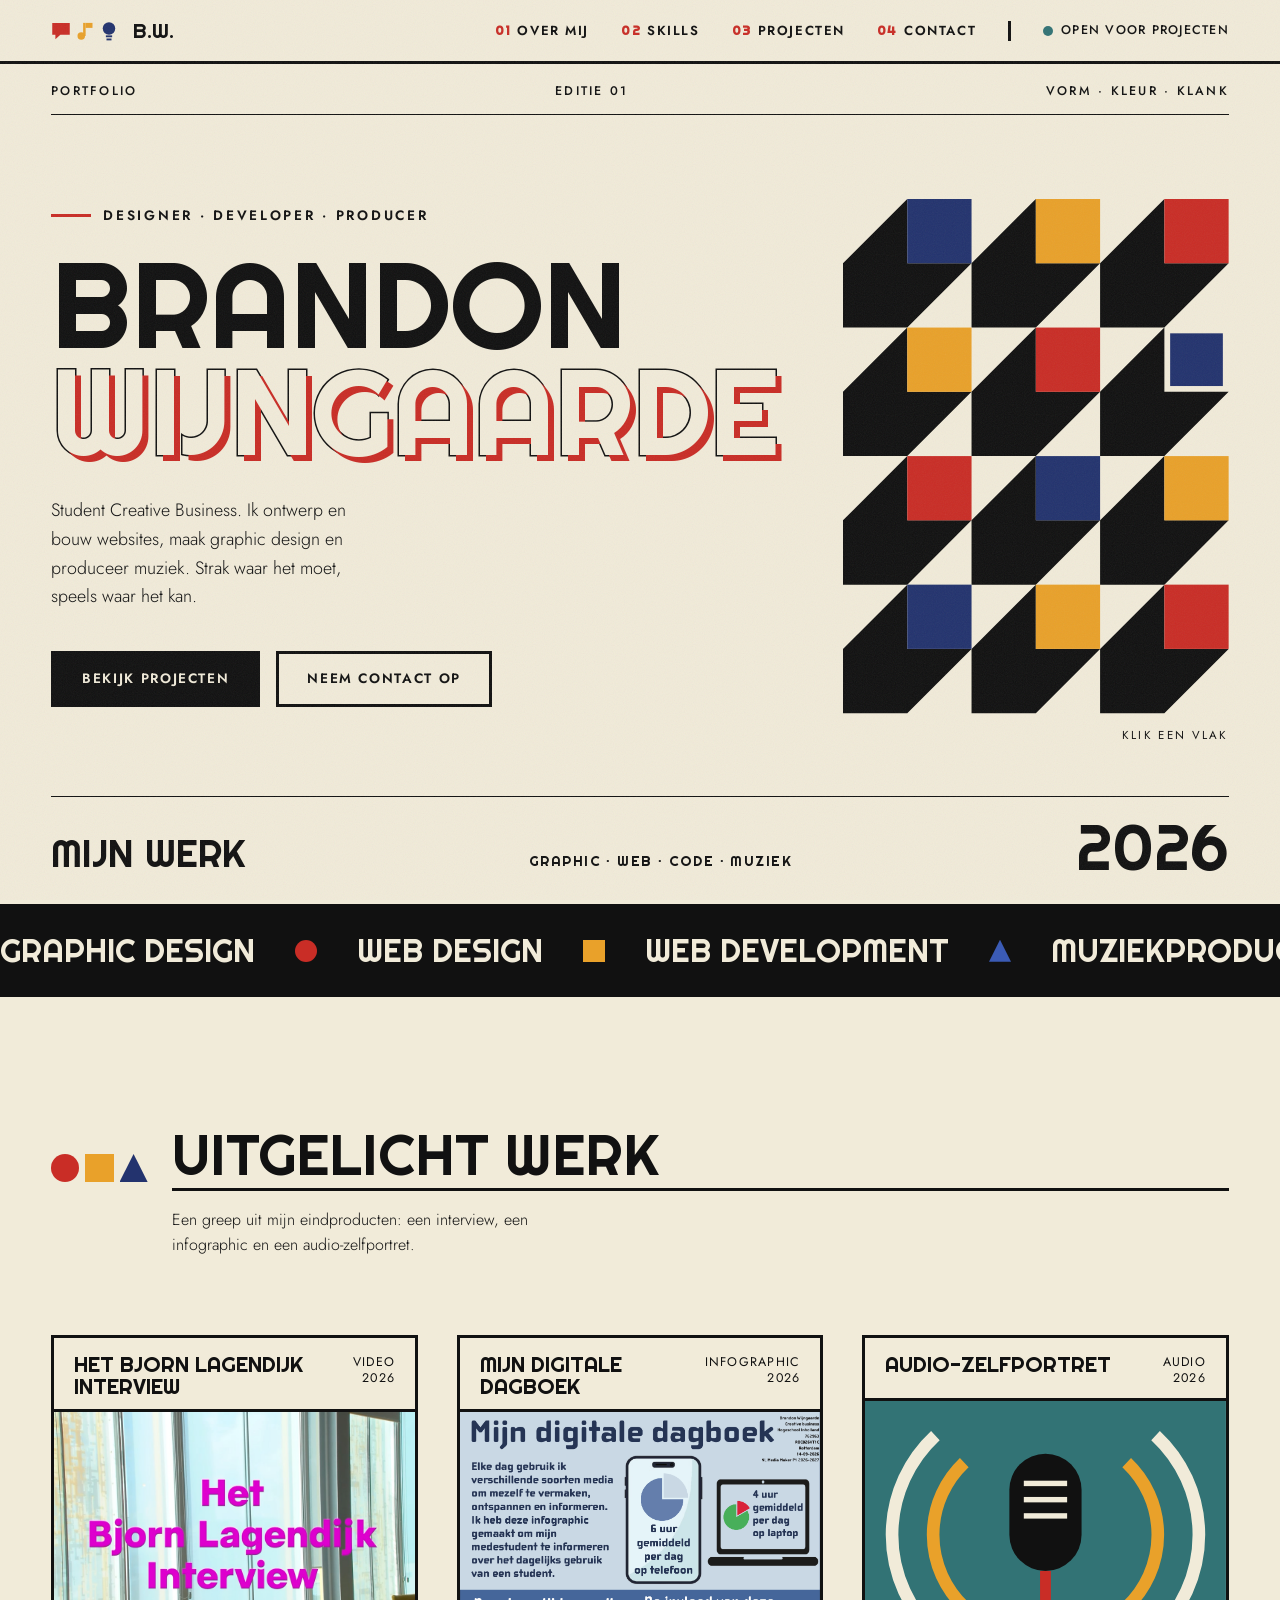
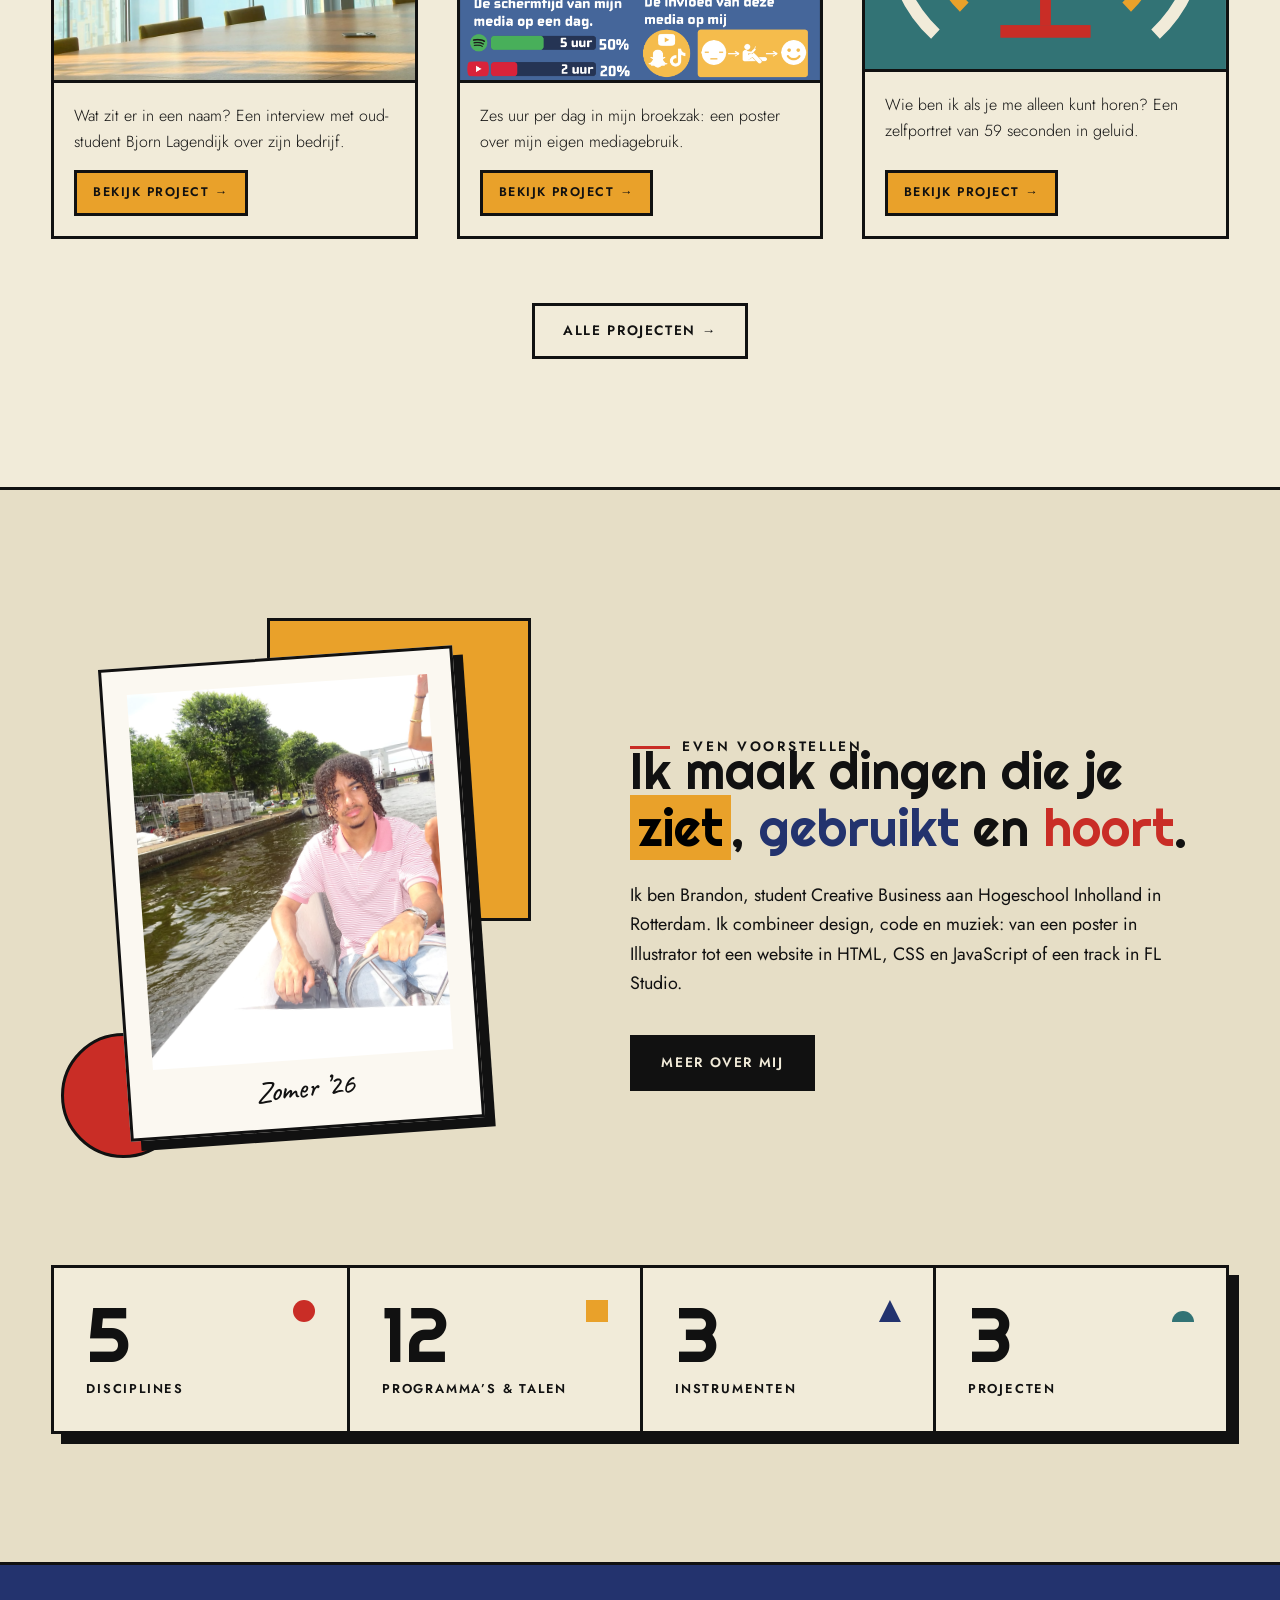
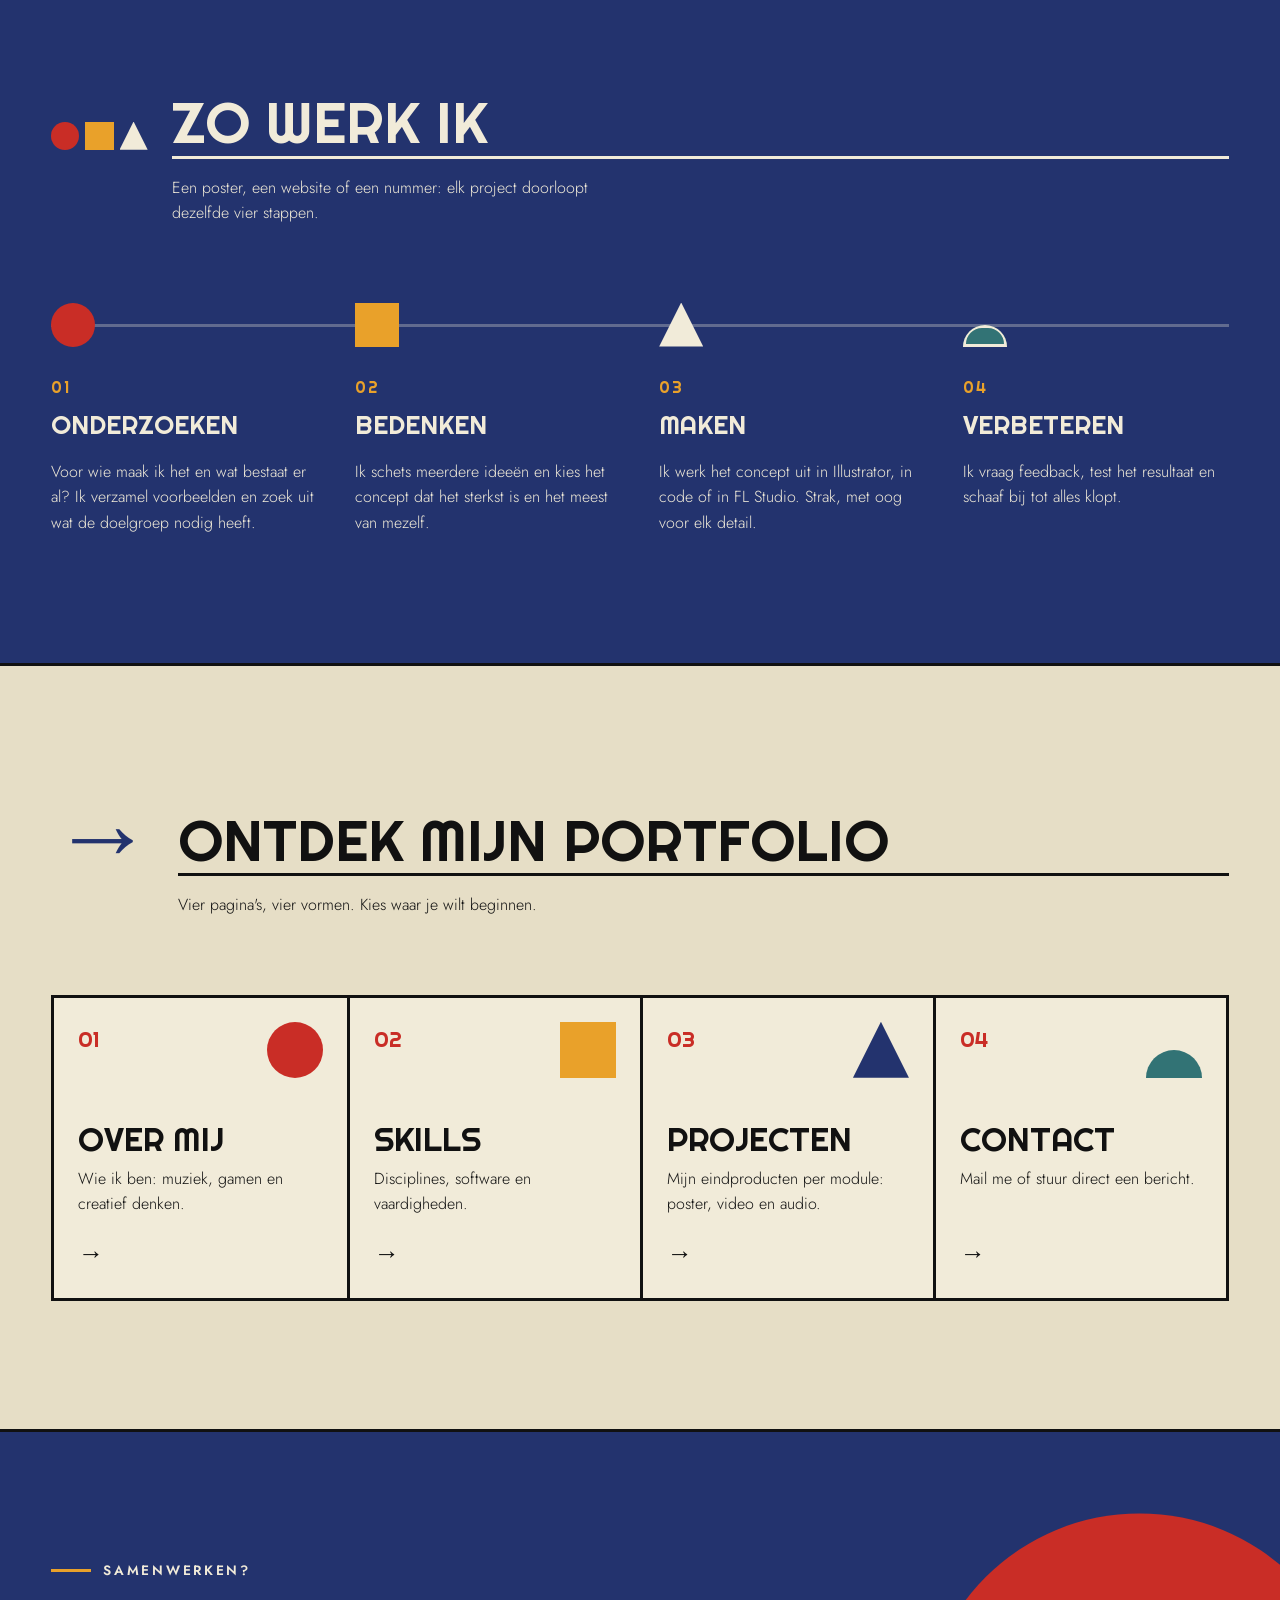
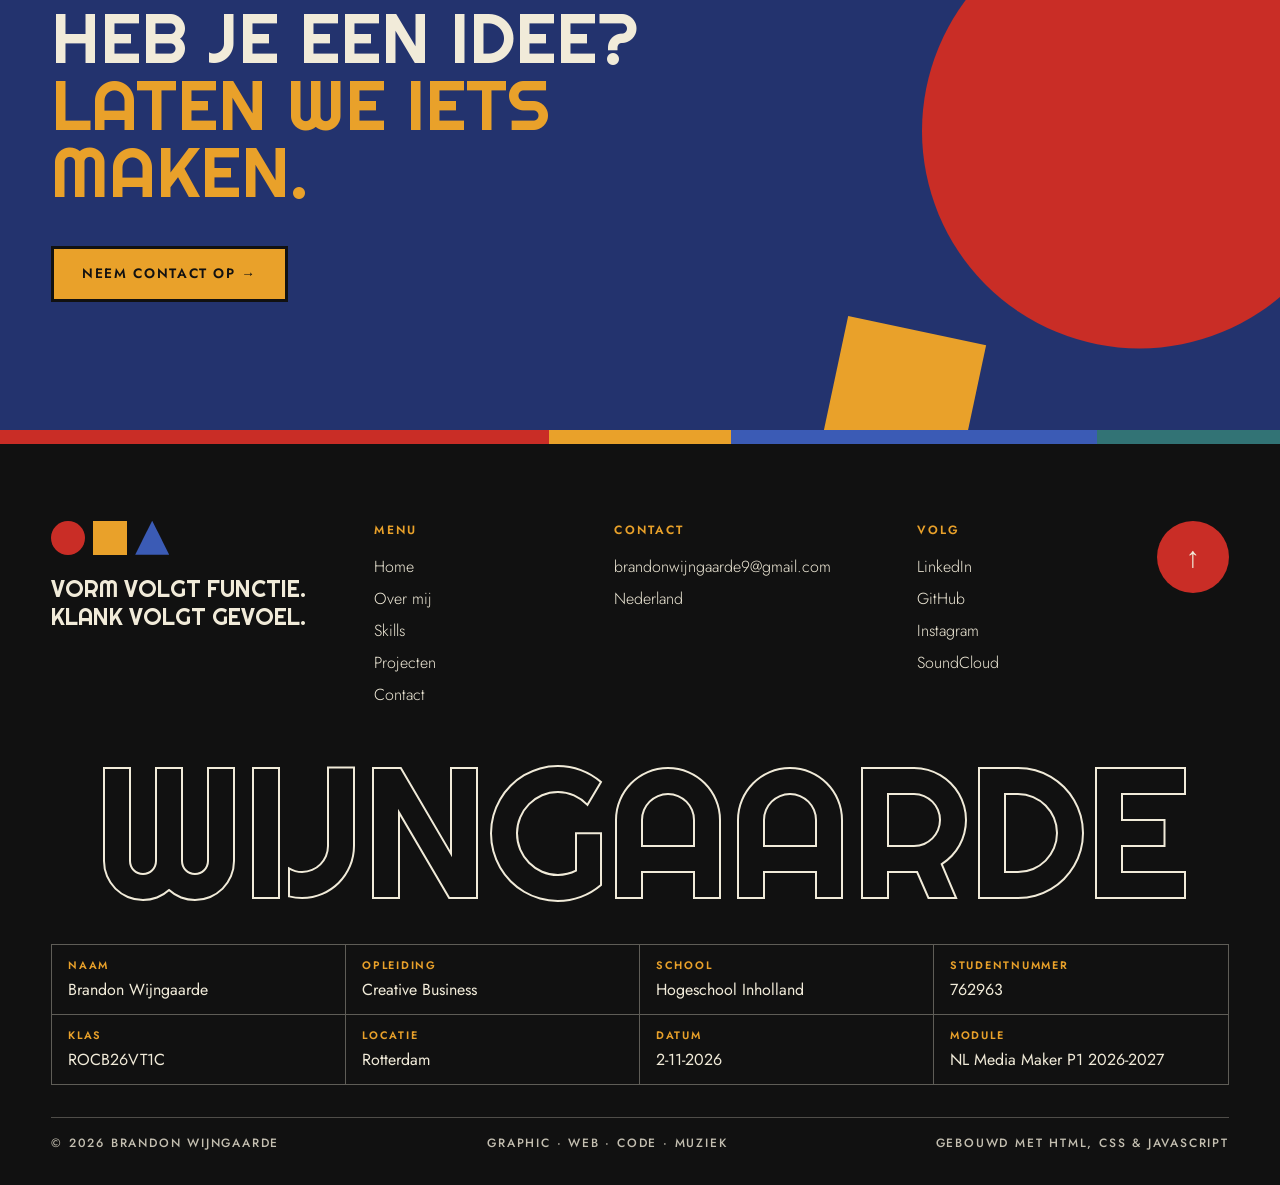
==== commit cde72e11: "website" ====
--- a/index.html
+++ b/index.html
@@ -3,14 +3,26 @@
 <head>
   <meta charset="utf-8">
   <meta name="viewport" content="width=device-width, initial-scale=1">
-  <title>Brandon Wijngaarde — Portfolio</title>
-  <meta name="description" content="Portfolio van Brandon Wijngaarde, student Creative Business: graphic design, web design, web development en muziekproductie.">
+  <title>Brandon Wijngaarde — Portfolio: design, web en muziek</title>
+  <meta name="description" content="Portfolio van Brandon Wijngaarde, student Creative Business aan Hogeschool Inholland. Graphic design, web design, web development en muziekproductie.">
+  <meta name="theme-color" content="#f1ebd9">
+  <meta property="og:type" content="website">
+  <meta property="og:site_name" content="Brandon Wijngaarde">
+  <meta property="og:locale" content="nl_NL">
+  <meta property="og:title" content="Brandon Wijngaarde — Portfolio: design, web en muziek">
+  <meta property="og:description" content="Portfolio van Brandon Wijngaarde, student Creative Business aan Hogeschool Inholland. Graphic design, web design, web development en muziekproductie.">
+  <meta name="twitter:card" content="summary">
+  <link rel="icon" href="favicon.svg" type="image/svg+xml">
   <link rel="preconnect" href="https://fonts.googleapis.com">
   <link rel="preconnect" href="https://fonts.gstatic.com" crossorigin>
-  <link href="https://fonts.googleapis.com/css2?family=Jost:wght@300;400;500;600;700&family=Righteous&display=swap" rel="stylesheet">
+  <link href="https://fonts.googleapis.com/css2?family=Caveat:wght@500&family=Jost:wght@300;400;500;600;700&family=Righteous&display=swap" rel="stylesheet">
   <link rel="stylesheet" href="style.css">
+  <script type="application/ld+json">
+  {"@context": "https://schema.org", "@type": "Person", "name": "Brandon Wijngaarde", "jobTitle": "Student Creative Business", "description": "Designer, developer en muziekproducer", "email": "mailto:brandonwijngaarde9@gmail.com", "address": {"@type": "PostalAddress", "addressCountry": "NL"}, "affiliation": {"@type": "CollegeOrUniversity", "name": "Hogeschool Inholland"}, "knowsAbout": ["Graphic design", "Web design", "Web development", "Muziekproductie"]}
+  </script>
 </head>
 <body>
+  <a class="skip-link" href="#top">Naar de inhoud</a>
 
   <!-- ===== Header ===== -->
   <header class="site-header">
@@ -20,19 +32,19 @@
       <svg class="logo__icon logo__icon--idea" viewBox="0 0 32 32" aria-hidden="true"><circle cx="16" cy="12" r="10"/><rect x="11" y="23" width="10" height="3"/><rect x="12" y="28" width="8" height="3"/></svg>
       <span class="logo__text">B.W.</span>
     </a>
-    <nav class="nav" aria-label="Hoofdmenu">
+    <nav class="nav" id="site-nav" aria-label="Hoofdmenu">
       <a href="over-mij.html"><span>01</span>Over mij</a>
       <a href="skills.html"><span>02</span>Skills</a>
       <a href="projecten.html"><span>03</span>Projecten</a>
       <a href="contact.html"><span>04</span>Contact</a>
     </nav>
     <div class="status"><span class="status__dot"></span>Open voor projecten</div>
-    <button class="menu-toggle" aria-label="Menu openen" aria-expanded="false">
+    <button class="menu-toggle" aria-label="Menu openen" aria-expanded="false" aria-controls="site-nav">
       <span></span><span></span>
     </button>
   </header>
 
-  <main id="top">
+  <main id="top" tabindex="-1">
 
     <!-- ===== Hero ===== -->
     <section class="hero">
@@ -87,6 +99,145 @@
         <span>Unity</span><i class="m-square"></i>
       </div>
     </div>
+
+    <!-- ===== Uitgelicht werk ===== -->
+    <section class="section featured" aria-labelledby="featured-title">
+      <header class="section__head reveal">
+        <span class="section__shapes" aria-hidden="true"><i class="shape-circle"></i><i class="shape-square"></i><i class="shape-triangle"></i></span>
+        <h2 class="section__title" id="featured-title">Uitgelicht werk</h2>
+        <p class="section__note">Een greep uit mijn eindproducten: een interview, een infographic en een audio-zelfportret.</p>
+      </header>
+
+      <div class="featured__grid">
+        <article class="work reveal">
+          <div class="work__bar">
+            <h3>Het Bjorn Lagendijk Interview</h3>
+            <span>Video<br>2026</span>
+          </div>
+          <a class="work__art" href="project.html?id=mm-video" tabindex="-1" aria-hidden="true">
+            <img class="work__media" src="assets/projecten_stuff/interview_bjorn_poster.jpg" alt="" width="1280" height="720" loading="lazy">
+          </a>
+          <div class="work__info">
+            <p>Wat zit er in een naam? Een interview met oud-student Bjorn Lagendijk over zijn bedrijf.</p>
+            <a class="work__open" href="project.html?id=mm-video">Bekijk project <span aria-hidden="true">→</span></a>
+          </div>
+        </article>
+
+        <article class="work reveal">
+          <div class="work__bar">
+            <h3>Mijn digitale dagboek</h3>
+            <span>Infographic<br>2026</span>
+          </div>
+          <a class="work__art" href="project.html?id=mm-poster" tabindex="-1" aria-hidden="true">
+            <img class="work__media work__media--poster" src="assets/projecten_stuff/infographic_762963.png" alt="" width="1273" height="1800" loading="lazy">
+          </a>
+          <div class="work__info">
+            <p>Zes uur per dag in mijn broekzak: een poster over mijn eigen mediagebruik.</p>
+            <a class="work__open" href="project.html?id=mm-poster">Bekijk project <span aria-hidden="true">→</span></a>
+          </div>
+        </article>
+
+        <article class="work reveal">
+          <div class="work__bar">
+            <h3>Audio-zelfportret</h3>
+            <span>Audio<br>2026</span>
+          </div>
+          <a class="work__art" href="project.html?id=mm-podcast" tabindex="-1" aria-hidden="true">
+            <svg viewBox="0 0 400 300" preserveAspectRatio="xMidYMid slice">
+              <rect width="400" height="300" fill="var(--teal)"/>
+              <g class="waves" fill="none" stroke-width="14">
+                <path d="M110 70 A110 110 0 0 0 110 230" stroke="var(--yellow)"/>
+                <path d="M290 70 A110 110 0 0 1 290 230" stroke="var(--yellow)"/>
+                <path d="M78 40 A150 150 0 0 0 78 260" stroke="var(--cream)"/>
+                <path d="M322 40 A150 150 0 0 1 322 260" stroke="var(--cream)"/>
+              </g>
+              <rect x="160" y="60" width="80" height="130" rx="40" fill="var(--black)"/>
+              <g fill="var(--cream)"><rect x="176" y="90" width="48" height="6"/><rect x="176" y="108" width="48" height="6"/><rect x="176" y="126" width="48" height="6"/></g>
+              <rect x="194" y="190" width="12" height="60" fill="var(--red)"/>
+              <rect x="150" y="250" width="100" height="14" fill="var(--red)"/>
+            </svg>
+          </a>
+          <div class="work__info">
+            <p>Wie ben ik als je me alleen kunt horen? Een zelfportret van 59 seconden in geluid.</p>
+            <a class="work__open" href="project.html?id=mm-podcast">Bekijk project <span aria-hidden="true">→</span></a>
+          </div>
+        </article>
+      </div>
+
+      <p class="featured__more reveal">
+        <a href="projecten.html" class="btn btn--outline">Alle projecten <span aria-hidden="true">→</span></a>
+      </p>
+    </section>
+
+    <!-- ===== Even voorstellen ===== -->
+    <section class="section intro" aria-labelledby="intro-title">
+      <div class="intro__grid">
+        <div class="about__photos reveal">
+          <span class="about__photos-block" aria-hidden="true"></span>
+          <span class="about__photos-dot" aria-hidden="true"></span>
+          <figure class="polaroid">
+            <img src="assets/IMG-20260701-WA0000.jpg" alt="Brandon in een bootje op de grachten op een zonnige dag" width="1366" height="2048" loading="lazy">
+            <figcaption>Zomer &rsquo;26</figcaption>
+          </figure>
+        </div>
+
+        <div class="intro__text">
+          <p class="eyebrow reveal">Even voorstellen</p>
+          <h2 class="intro__title reveal" id="intro-title">
+            Ik maak dingen die je <mark>ziet</mark>, <em>gebruikt</em> en <span>hoort</span>.
+          </h2>
+          <p class="intro__lead reveal">
+            Ik ben Brandon, student Creative Business aan Hogeschool Inholland in Rotterdam.
+            Ik combineer design, code en muziek: van een poster in Illustrator tot een website
+            in HTML, CSS en JavaScript of een track in FL Studio.
+          </p>
+          <a href="over-mij.html" class="btn btn--black reveal">Meer over mij</a>
+        </div>
+      </div>
+
+      <dl class="stats">
+        <div class="stat stat--red reveal"><dt>Disciplines</dt><dd data-count="5">5</dd></div>
+        <div class="stat stat--yellow reveal"><dt>Programma&rsquo;s &amp; talen</dt><dd data-count="12">12</dd></div>
+        <div class="stat stat--blue reveal"><dt>Instrumenten</dt><dd data-count="3">3</dd></div>
+        <div class="stat stat--teal reveal"><dt>Projecten</dt><dd data-count="3">3</dd></div>
+      </dl>
+    </section>
+
+    <!-- ===== Werkwijze ===== -->
+    <section class="section process" aria-labelledby="process-title">
+      <header class="section__head reveal">
+        <span class="section__shapes" aria-hidden="true"><i class="shape-circle"></i><i class="shape-square"></i><i class="shape-triangle"></i></span>
+        <h2 class="section__title" id="process-title">Zo werk ik</h2>
+        <p class="section__note">Een poster, een website of een nummer: elk project doorloopt dezelfde vier stappen.</p>
+      </header>
+
+      <ol class="steps">
+        <li class="step reveal">
+          <span class="step__shape shape-circle" aria-hidden="true"></span>
+          <span class="step__num">01</span>
+          <h3>Onderzoeken</h3>
+          <p>Voor wie maak ik het en wat bestaat er al? Ik verzamel voorbeelden en zoek uit wat de doelgroep nodig heeft.</p>
+        </li>
+        <li class="step reveal">
+          <span class="step__shape shape-square" aria-hidden="true"></span>
+          <span class="step__num">02</span>
+          <h3>Bedenken</h3>
+          <p>Ik schets meerdere ideeën en kies het concept dat het sterkst is en het meest van mezelf.</p>
+        </li>
+        <li class="step reveal">
+          <span class="step__shape shape-triangle" aria-hidden="true"></span>
+          <span class="step__num">03</span>
+          <h3>Maken</h3>
+          <p>Ik werk het concept uit in Illustrator, in code of in FL Studio. Strak, met oog voor elk detail.</p>
+        </li>
+        <li class="step reveal">
+          <span class="step__shape shape-half" aria-hidden="true"></span>
+          <span class="step__num">04</span>
+          <h3>Verbeteren</h3>
+          <p>Ik vraag feedback, test het resultaat en schaaf bij tot alles klopt.</p>
+        </li>
+      </ol>
+    </section>
 
     <!-- ===== Wegwijzer ===== -->
     <section class="section signpost">
@@ -127,6 +278,18 @@
         </a>
       </nav>
     </section>
+    <!-- ===== Call to action ===== -->
+    <section class="cta" aria-labelledby="cta-title">
+      <div class="cta__shapes" aria-hidden="true">
+        <span class="cta__circle"></span>
+        <span class="cta__square"></span>
+      </div>
+      <div class="cta__inner reveal">
+        <p class="eyebrow">Samenwerken?</p>
+        <h2 class="cta__title" id="cta-title">Heb je een idee? <span>Laten we iets maken.</span></h2>
+        <a href="contact.html" class="btn cta__btn">Neem contact op <span aria-hidden="true">→</span></a>
+      </div>
+    </section>
   </main>
 
   <!-- ===== Footer ===== -->
@@ -142,7 +305,7 @@
       </div>
 
       <nav class="site-footer__col" aria-label="Footer navigatie">
-        <h4>Menu</h4>
+        <h2>Menu</h2>
         <a href="index.html">Home</a>
         <a href="over-mij.html">Over mij</a>
         <a href="skills.html">Skills</a>
@@ -151,13 +314,13 @@
       </nav>
 
       <div class="site-footer__col">
-        <h4>Contact</h4>
+        <h2>Contact</h2>
         <a href="mailto:brandonwijngaarde9@gmail.com">brandonwijngaarde9@gmail.com</a>
         <span>Nederland</span>
       </div>
 
       <div class="site-footer__col">
-        <h4>Volg</h4>
+        <h2>Volg</h2>
         <a href="#">LinkedIn</a>
         <a href="#">GitHub</a>
         <a href="#">Instagram</a>
--- a/style.css
+++ b/style.css
@@ -7,11 +7,11 @@
   --cream-dark: #e6dec6;
   --black: #111111;
   --ink: #1b1b1b;
-  --red: #d8322b;
+  --red: #c92d26;
   --yellow: #e9a12a;
   --blue: #23336e;
   --blue-light: #3b5bb5;
-  --teal: #3e8a8c;
+  --teal: #327375;
   --teal-dark: #2c6a6d;
 
   --font-display: "Righteous", "Futura", sans-serif;
@@ -61,6 +61,45 @@
 .shape-square { background: var(--yellow); }
 .shape-triangle { background: var(--blue); clip-path: polygon(50% 0, 100% 100%, 0 100%); }
 .shape-half { background: var(--teal); border-radius: 999px 999px 0 0; }
+
+/* ---------- Accessibility ---------- */
+/* visible keyboard focus on every link, button and field */
+:focus-visible { outline: 3px solid var(--black); outline-offset: 3px; }
+/* on the dark blocks the outline turns yellow */
+.skills :focus-visible,
+.piano-block :focus-visible,
+.contact :focus-visible,
+.cta :focus-visible,
+.site-footer :focus-visible { outline-color: var(--yellow); }
+
+/* text for screen readers only */
+.sr-only {
+  position: absolute;
+  width: 1px;
+  height: 1px;
+  margin: -1px;
+  overflow: hidden;
+  clip: rect(0 0 0 0);
+  white-space: nowrap;
+}
+
+/* "skip to content": hidden until you tab to it */
+.skip-link {
+  position: fixed;
+  top: 12px;
+  left: var(--gutter);
+  z-index: 1000;
+  padding: .75rem 1.25rem;
+  background: var(--black);
+  color: var(--cream);
+  font-weight: 600;
+  text-decoration: none;
+  transform: translateY(-200%);
+  transition: transform .2s var(--ease);
+}
+.skip-link:focus { transform: none; }
+/* the skip link focuses <main>; no outline around the whole page */
+main:focus { outline: none; }
 
 /* ---------- Header ---------- */
 .site-header {
@@ -437,83 +476,68 @@
   line-height: 1.65;
 }
 
-.about__poster {
-  background: var(--cream);
+/* photos as polaroids, on top of a few Bauhaus shapes */
+.about__photos {
+  position: relative;
+  display: grid;
+  place-items: center;
+  padding: 8% 0;
+}
+.about__photos-block {
+  position: absolute;
+  top: 0;
+  right: 0;
+  width: 55%;
+  height: 55%;
+  background: var(--yellow);
   border: var(--line);
-  box-shadow: var(--shadow);
-}
-.about__art {
-  position: relative;
-  aspect-ratio: 4 / 5;
-  background: var(--teal);
-  overflow: hidden;
-}
-.about__sun {
+}
+.about__photos-dot {
   position: absolute;
-  top: 10%;
-  left: 12%;
+  bottom: 2%;
+  left: 2%;
   width: 26%;
   aspect-ratio: 1;
   border-radius: 50%;
   background: var(--red);
-  border: 3px solid var(--cream);
+  border: var(--line);
   animation: float 6s ease-in-out infinite;
 }
 @keyframes float { 50% { transform: translateY(-12px); } }
-.about__column {
-  position: absolute;
-  top: 0;
-  right: 0;
-  width: 32%;
-  height: 100%;
-  background: var(--yellow);
-  border-left: 18px solid var(--teal-dark);
-}
-/* guitar strings across the yellow column */
-.about__strings {
-  position: absolute;
-  top: 0;
-  right: 6%;
-  height: 100%;
-  width: 18%;
-  display: flex;
-  justify-content: space-between;
-}
-.about__strings i {
-  width: 2px;
-  height: 100%;
-  background: var(--black);
-  transform-origin: center;
-}
-.about__poster:hover .about__strings i { animation: strum .25s linear 4; }
-.about__strings i:nth-child(2) { animation-delay: .04s !important; }
-.about__strings i:nth-child(3) { animation-delay: .08s !important; }
-.about__strings i:nth-child(4) { animation-delay: .12s !important; }
-@keyframes strum {
-  25% { transform: translateX(2px); }
-  75% { transform: translateX(-2px); }
-}
-.about__stairs {
-  position: absolute;
-  inset: auto 0 0 0;
-  height: 55%;
-  display: flex;
-  flex-direction: column;
-  justify-content: flex-end;
-}
-.about__stairs span {
+.polaroid {
+  position: relative;
+  width: 74%;
+  margin: 0;
+  padding: 5% 5% 0;
+  background: #fbf8f1;
+  border: var(--line);
+  box-shadow: var(--shadow);
+  transform: rotate(-4deg);
+  transition: transform .5s var(--ease);
+}
+.polaroid img {
   display: block;
-  height: 20%;
-  background: var(--black);
-  border-top: 10px solid var(--cream);
-  transition: width .9s var(--ease);
-}
-.about__stairs span:nth-child(1) { width: 30%; }
-.about__stairs span:nth-child(2) { width: 45%; transition-delay: .1s; }
-.about__stairs span:nth-child(3) { width: 60%; transition-delay: .2s; }
-.about__stairs span:nth-child(4) { width: 75%; transition-delay: .3s; }
-.about__stairs span:nth-child(5) { width: 90%; transition-delay: .4s; }
-.about__poster:not(.is-visible) .about__stairs span { width: 0; }
+  width: 100%;
+  height: auto;
+  aspect-ratio: 4 / 5;
+  object-fit: cover;
+  object-position: 50% 30%;
+}
+.polaroid figcaption {
+  /* written on the polaroid with a pen */
+  padding: .45em 0 .7em;
+  font-family: "Caveat", "Bradley Hand", cursive;
+  font-weight: 500;
+  font-size: clamp(1.5rem, 2.3vw, 2rem);
+  line-height: 1.1;
+  color: var(--black);
+  text-align: center;
+  transform: rotate(-2deg);
+}
+.polaroid:hover { transform: rotate(0) scale(1.03); }
+@media (prefers-reduced-motion: reduce) {
+  .about__photos-dot { animation: none; }
+}
 
 /* interests */
 .interests {
@@ -547,7 +571,7 @@
 .interest--yellow .interest__shape { color: var(--yellow); }
 .interest--blue .interest__shape { color: var(--blue); }
 .interest--teal .interest__shape { color: var(--teal); }
-.interest h3 {
+.interest h2 {
   font-family: var(--font-display);
   font-size: 1.6rem;
   text-transform: uppercase;
@@ -576,7 +600,7 @@
   margin-bottom: 2rem;
   border-bottom: var(--line);
 }
-.hobbies__head h3 {
+.hobbies__head h2 {
   margin: 0;
   font-family: var(--font-display);
   font-size: clamp(1.8rem, 3vw, 2.6rem);
@@ -641,7 +665,7 @@
 .hobby:hover .hobby__pads rect { animation-play-state: running; }
 @keyframes pad-hit { 0%, 20%, 100% { opacity: 1; } 8% { opacity: .3; } }
 .hobby__body { padding: 1.5rem 1.5rem 1.75rem; }
-.hobby h4 {
+.hobby h3 {
   margin: 0 0 .6rem;
   font-family: var(--font-display);
   font-weight: 400;
@@ -684,7 +708,7 @@
   gap: .5rem 2rem;
   padding: 18px 22px;
 }
-.piano-block__head h3 {
+.piano-block__head h2 {
   font-family: var(--font-display);
   text-transform: uppercase;
   font-size: clamp(1.3rem, 2.2vw, 1.9rem);
@@ -840,7 +864,7 @@
 @media (prefers-reduced-motion: reduce) {
   .art-bars rect, .art-key { animation: none; }
 }
-.discipline h3 {
+.discipline h2 {
   position: relative;
   font-family: var(--font-display);
   font-size: clamp(1.25rem, 1.75vw, 1.9rem);
@@ -980,7 +1004,7 @@
 .ability--yellow .ability__shape { color: var(--yellow); }
 .ability--blue .ability__shape { color: var(--blue-light); }
 .ability:hover .ability__shape { transform: rotate(-12deg) scale(1.15); }
-.ability h4 {
+.ability h3 {
   font-family: var(--font-display);
   font-weight: 400;
   text-transform: uppercase;
@@ -1009,21 +1033,16 @@
 .ability--blue li::before { background: var(--blue-light); }
 
 /* official brand colours */
-.el--html  { --bg: #e34f26; --fg: #fff; }
+.el--html  { --bg: #cc4420; --fg: #fff; }
 .el--css   { --bg: #1572b6; --fg: #fff; }
 .el--js    { --bg: #f7df1e; --fg: #000; }
-.el--php   { --bg: #777bb4; --fg: #fff; }
-.el--cs    { --bg: #512bd4; --fg: #fff; }
-.el--py    { --bg: #3776ab; --fg: #ffd43b; }
+.el--php   { --bg: #4f5b93; --fg: #fff; }
 .el--unity { --bg: #fff;    --fg: #000; }
 .el--ps    { --bg: #31a8ff; --fg: #001e36; }
 .el--ai    { --bg: #ff9a00; --fg: #330000; }
 .el--pr    { --bg: #9999ff; --fg: #00005b; }
 .el--au    { --bg: #00e4bb; --fg: #00332b; }
 .el--fl    { --bg: #ff7f00; --fg: #000; }
-.el--laravel { --bg: #ff2d20; --fg: #fff; }
-.el--sql   { --bg: #00758f; --fg: #fff; }
-.el--git   { --bg: #f05032; --fg: #fff; }
 .el--gh    { --bg: #181717; --fg: #fff; }
 .el--id    { --bg: #ff3366; --fg: #49021f; }
 
@@ -1132,20 +1151,300 @@
   background-size: 40px 40px;
   padding-top: clamp(2.5rem, 5vw, 4rem);
 }
-.back-link {
-  display: inline-flex;
+/* ---------- Home: section heads with three shapes instead of a number ---------- */
+.section__shapes { display: flex; align-items: flex-end; gap: 6px; padding-bottom: .55rem; }
+.section__shapes i { display: block; width: clamp(18px, 2.2vw, 30px); aspect-ratio: 1; }
+
+/* ---------- Home: featured work ---------- */
+.featured__grid {
+  display: grid;
+  grid-template-columns: repeat(3, minmax(0, 1fr));
+  gap: clamp(1.5rem, 3vw, 3rem);
+}
+.featured .work__art { aspect-ratio: 4 / 3; }
+.featured .work__bar h3 { font-size: clamp(1.2rem, 1.7vw, 1.6rem); }
+.featured .work__open { margin-top: auto; align-self: flex-start; }
+.featured__more { margin: clamp(2.5rem, 5vw, 4rem) 0 0; text-align: center; }
+
+/* ---------- Home: introduction + numbers ---------- */
+.intro { background: var(--cream-dark); border-top: var(--line); overflow: hidden; }
+.intro__grid {
+  display: grid;
+  grid-template-columns: minmax(0, .9fr) minmax(0, 1.1fr);
+  gap: clamp(3rem, 7vw, 7rem);
   align-items: center;
-  gap: 8px;
-  margin-bottom: 2rem;
+}
+.intro .about__photos { max-width: 480px; }
+.intro__title {
+  font-family: var(--font-display);
+  font-size: clamp(2rem, 4vw, 3.6rem);
+  line-height: 1.12;
+  margin: 1.25rem 0 1.5rem;
+}
+.intro__title mark { background: var(--yellow); padding: 0 .15em; }
+.intro__title em { font-style: normal; color: var(--blue); }
+.intro__title span { color: var(--red); }
+.intro__lead {
+  max-width: 50ch;
+  margin: 0 0 2.25rem;
+  font-size: clamp(1.1rem, 1.4vw, 1.3rem);
+  line-height: 1.65;
+}
+
+.stats {
+  display: grid;
+  grid-template-columns: repeat(4, minmax(0, 1fr));
+  margin: clamp(4rem, 8vw, 6rem) 0 0;
+  background: var(--cream);
+  border: var(--line);
+  box-shadow: var(--shadow);
+}
+/* number on top, label underneath (the label still comes first for screen readers) */
+.stat {
+  position: relative;
+  display: flex;
+  flex-direction: column-reverse;
+  justify-content: flex-end;
+  gap: .6rem;
+  padding: clamp(1.25rem, 2.5vw, 2rem);
+  transition: background .3s var(--ease), color .3s var(--ease);
+}
+.stat + .stat { border-left: var(--line); }
+.stat dd {
+  margin: 0;
+  font-family: var(--font-display);
+  font-size: clamp(3rem, 6vw, 5.5rem);
+  line-height: .9;
+  font-variant-numeric: tabular-nums;
+}
+.stat dt { font-size: .8rem; font-weight: 600; text-transform: uppercase; letter-spacing: .14em; }
+.stat::after {
+  content: "";
+  position: absolute;
+  top: clamp(1.25rem, 2.5vw, 2rem);
+  right: clamp(1.25rem, 2.5vw, 2rem);
+  width: 22px;
+  height: 22px;
+  transition: transform .4s var(--ease);
+}
+.stat--red::after { background: var(--red); border-radius: 50%; }
+.stat--yellow::after { background: var(--yellow); }
+.stat--blue::after { background: var(--blue); clip-path: polygon(50% 0, 100% 100%, 0 100%); }
+.stat--teal::after { background: var(--teal); height: 11px; margin-top: 11px; border-radius: 999px 999px 0 0; }
+.stat:hover::after { transform: rotate(90deg) scale(1.2); }
+.stat--red:hover { background: var(--red); color: var(--cream); }
+.stat--yellow:hover { background: var(--yellow); }
+.stat--blue:hover { background: var(--blue); color: var(--cream); }
+.stat--teal:hover { background: var(--teal); color: var(--cream); }
+.stat--red:hover::after,
+.stat--blue:hover::after,
+.stat--teal:hover::after { background: var(--cream); }
+.stat--yellow:hover::after { background: var(--black); }
+
+/* ---------- Home: way of working (blue) ---------- */
+.process { background: var(--blue); color: var(--cream); border-top: var(--line); }
+.process .section__title { border-color: var(--cream); }
+.process .shape-triangle { background: var(--cream); }
+.steps {
+  position: relative;
+  display: grid;
+  grid-template-columns: repeat(4, minmax(0, 1fr));
+  gap: clamp(1.5rem, 3vw, 3rem);
+  margin: 0;
+  padding: 0;
+  list-style: none;
+}
+/* a line that runs through the four shapes */
+.steps::before {
+  content: "";
+  position: absolute;
+  top: 21px;
+  left: 0;
+  right: 0;
+  height: 3px;
+  background: var(--cream);
+  opacity: .3;
+}
+.step { position: relative; }
+.step__shape {
+  position: relative;
+  display: block;
+  width: 44px;
+  height: 44px;
+  margin-bottom: 1.75rem;
+  transition: transform .5s var(--ease);
+}
+.step__shape.shape-half { height: 22px; margin-top: 22px; box-shadow: inset 0 0 0 3px var(--cream); }
+.step:hover .step__shape { transform: rotate(90deg) scale(1.1); }
+.step:hover .step__shape.shape-half { transform: scale(1.15); }
+.step__num { font-family: var(--font-display); color: var(--yellow); letter-spacing: .1em; }
+.step h3 {
+  margin: .3rem 0 .8rem;
+  font-family: var(--font-display);
+  font-size: clamp(1.4rem, 2vw, 1.9rem);
+  text-transform: uppercase;
+}
+.step p { margin: 0; font-weight: 300; line-height: 1.6; }
+
+/* ---------- Call to action (end of every page) ---------- */
+.cta {
+  position: relative;
+  overflow: hidden;
+  padding: clamp(5rem, 10vw, 8rem) var(--gutter);
+  /* same blue as the contact page */
+  background: var(--blue);
+  color: var(--cream);
+  border-top: var(--line);
+}
+.cta__inner { position: relative; z-index: 1; max-width: min(60%, 900px); }
+.cta .eyebrow { color: var(--cream); }
+.cta .eyebrow::before { background: var(--yellow); }
+.cta__title {
+  margin: 1.25rem 0 2.5rem;
+  font-family: var(--font-display);
+  font-size: clamp(2.4rem, 5.5vw, 5.2rem);
+  line-height: .95;
+  text-transform: uppercase;
+}
+.cta__title span { display: block; color: var(--yellow); }
+.cta__btn { background: var(--yellow); color: var(--black); }
+.cta__btn:hover { box-shadow: 6px 6px 0 var(--cream); }
+.cta__shapes span { position: absolute; display: block; }
+.cta__circle {
+  top: 50%;
+  right: -6%;
+  width: clamp(260px, 34vw, 500px);
+  aspect-ratio: 1;
+  border-radius: 50%;
+  background: var(--red);
+  transform: translateY(-50%);
+}
+.cta__square {
+  right: clamp(150px, 24vw, 380px);
+  bottom: -40px;
+  width: clamp(90px, 11vw, 160px);
+  aspect-ratio: 1;
+  background: var(--yellow);
+  transform: rotate(12deg);
+  transition: transform .8s var(--ease);
+}
+.cta:hover .cta__square { transform: rotate(57deg); }
+
+/* ---------- Reading progress under the header ---------- */
+.progress {
+  position: absolute;
+  left: 0;
+  right: 0;
+  bottom: -3px;
+  height: 3px;
+  background: linear-gradient(90deg, var(--red) 0 25%, var(--yellow) 25% 50%, var(--blue-light) 50% 75%, var(--teal) 75%);
+  transform: scaleX(0);
+  transform-origin: left;
+  pointer-events: none;
+}
+
+@media (max-width: 1080px) {
+  .steps { grid-template-columns: repeat(2, minmax(0, 1fr)); row-gap: 3rem; }
+  .steps::before { display: none; }
+  .stats { grid-template-columns: repeat(2, minmax(0, 1fr)); }
+  .stat:nth-child(3) { border-left: 0; }
+  .stat:nth-child(n+3) { border-top: var(--line); }
+}
+@media (max-width: 900px) {
+  .featured__grid { grid-template-columns: minmax(0, 1fr); max-width: 560px; margin-inline: auto; }
+  .intro__grid { grid-template-columns: minmax(0, 1fr); }
+  .intro .about__photos { max-width: 400px; width: 100%; margin-inline: auto; }
+  .cta__inner { max-width: none; }
+  .cta__circle { top: -90px; right: -70px; width: 200px; transform: none; }
+  .cta__shapes .cta__square { display: none; }
+}
+@media (max-width: 560px) {
+  .steps { grid-template-columns: minmax(0, 1fr); }
+  .stat dd { font-size: 2.8rem; }
+  .stat::after { width: 16px; height: 16px; }
+  .stat--teal::after { height: 8px; margin-top: 8px; }
+}
+@media (prefers-reduced-motion: reduce) {
+  .stat, .stat::after, .step__shape, .cta__square { transition: none; }
+}
+
+/* ---------- 404 ---------- */
+.notfound {
+  display: grid;
+  grid-template-columns: auto 1fr;
+  align-items: center;
+  gap: clamp(2rem, 6vw, 6rem);
+  min-height: 70vh;
+}
+.notfound__code {
+  display: flex;
+  align-items: center;
+  gap: .05em;
+  font-family: var(--font-display);
+  font-size: clamp(6rem, 18vw, 15rem);
+  line-height: 1;
+}
+.notfound__four:first-child { color: var(--red); }
+.notfound__four:last-child { color: var(--blue); }
+/* the zero is a yellow Bauhaus circle that rolls in */
+.notfound__zero {
+  width: .72em;
+  aspect-ratio: 1;
+  background: var(--yellow);
+  border: var(--line);
+  animation: notfound-roll 1.2s var(--ease) both;
+}
+@keyframes notfound-roll {
+  from { transform: translateX(-60%) rotate(-180deg); opacity: 0; }
+}
+.notfound .section__title { margin: .5rem 0 1rem; }
+.notfound__lead { max-width: 40ch; margin: 0 0 2rem; font-size: clamp(1.05rem, 1.4vw, 1.25rem); }
+.notfound__links { margin-top: 2.5rem; }
+.notfound__links h2 {
+  font-size: .8rem;
   font-weight: 600;
   text-transform: uppercase;
+  letter-spacing: .14em;
+  margin-bottom: .75rem;
+}
+.notfound__links ul { display: flex; flex-wrap: wrap; gap: .5rem 1.5rem; margin: 0; padding: 0; list-style: none; }
+.notfound__links a { font-weight: 600; text-decoration: none; border-bottom: 3px solid var(--yellow); }
+.notfound__links a:hover { background: var(--yellow); }
+@media (max-width: 760px) {
+  .notfound { grid-template-columns: 1fr; }
+}
+@media (prefers-reduced-motion: reduce) {
+  .notfound__zero { animation: none; }
+}
+
+/* ---------- Breadcrumbs ---------- */
+.breadcrumbs { position: relative; z-index: 2; margin-bottom: 2.5rem; }
+.breadcrumbs ol {
+  display: flex;
+  flex-wrap: wrap;
+  align-items: center;
+  gap: .5rem .75rem;
+  margin: 0;
+  padding: 0;
+  list-style: none;
+  font-size: .8rem;
+  font-weight: 600;
+  text-transform: uppercase;
   letter-spacing: .12em;
-  font-size: .8rem;
-  text-decoration: none;
-  border-bottom: 3px solid var(--yellow);
-}
-.back-link span { transition: transform .25s var(--ease); }
-.back-link:hover span { transform: translateX(-4px); }
+}
+.breadcrumbs li { display: flex; align-items: center; gap: .75rem; }
+/* small Bauhaus square between the steps */
+.breadcrumbs li + li::before {
+  content: "";
+  width: .5em;
+  height: .5em;
+  background: var(--red);
+}
+.breadcrumbs a { text-decoration: none; border-bottom: 3px solid var(--yellow); }
+.breadcrumbs a:hover { background: var(--yellow); color: var(--black); }
+.breadcrumbs [aria-current="page"] { opacity: .75; }
+.contact .breadcrumbs li + li::before { background: var(--yellow); }
+
 .project-detail__meta {
   display: inline-block;
   margin: 0 0 1.5rem;
@@ -1441,6 +1740,7 @@
   padding: 16px 20px 12px;
   border-bottom: var(--line);
 }
+.work__bar h2,
 .work__bar h3 {
   font-family: var(--font-display);
   font-size: clamp(1.4rem, 2.2vw, 2rem);
@@ -1695,7 +1995,7 @@
   gap: .4rem;
   font-weight: 300;
 }
-.site-footer__col h4 {
+.site-footer__col h2 {
   font-size: .75rem;
   text-transform: uppercase;
   letter-spacing: .18em;
@@ -2015,7 +2315,7 @@
   .hero__foot-months { display: none; }
 
   .about__grid { grid-template-columns: 1fr; }
-  .about__poster { max-width: 440px; }
+  .about__photos { max-width: 440px; }
 
   .works { grid-template-columns: 1fr; }
   .work--full .work__art { aspect-ratio: 16 / 10; }
@@ -2072,6 +2372,7 @@
     border-top: 1.5px solid var(--black);
   }
   .nav a::after { display: none; }
+  .nav a span { color: var(--blue); }
 
   .hero__bar span:nth-child(2) { display: none; }
   .hero__title .line:nth-child(2) { -webkit-text-stroke-width: 2px; text-shadow: 4px 4px 0 var(--red); }
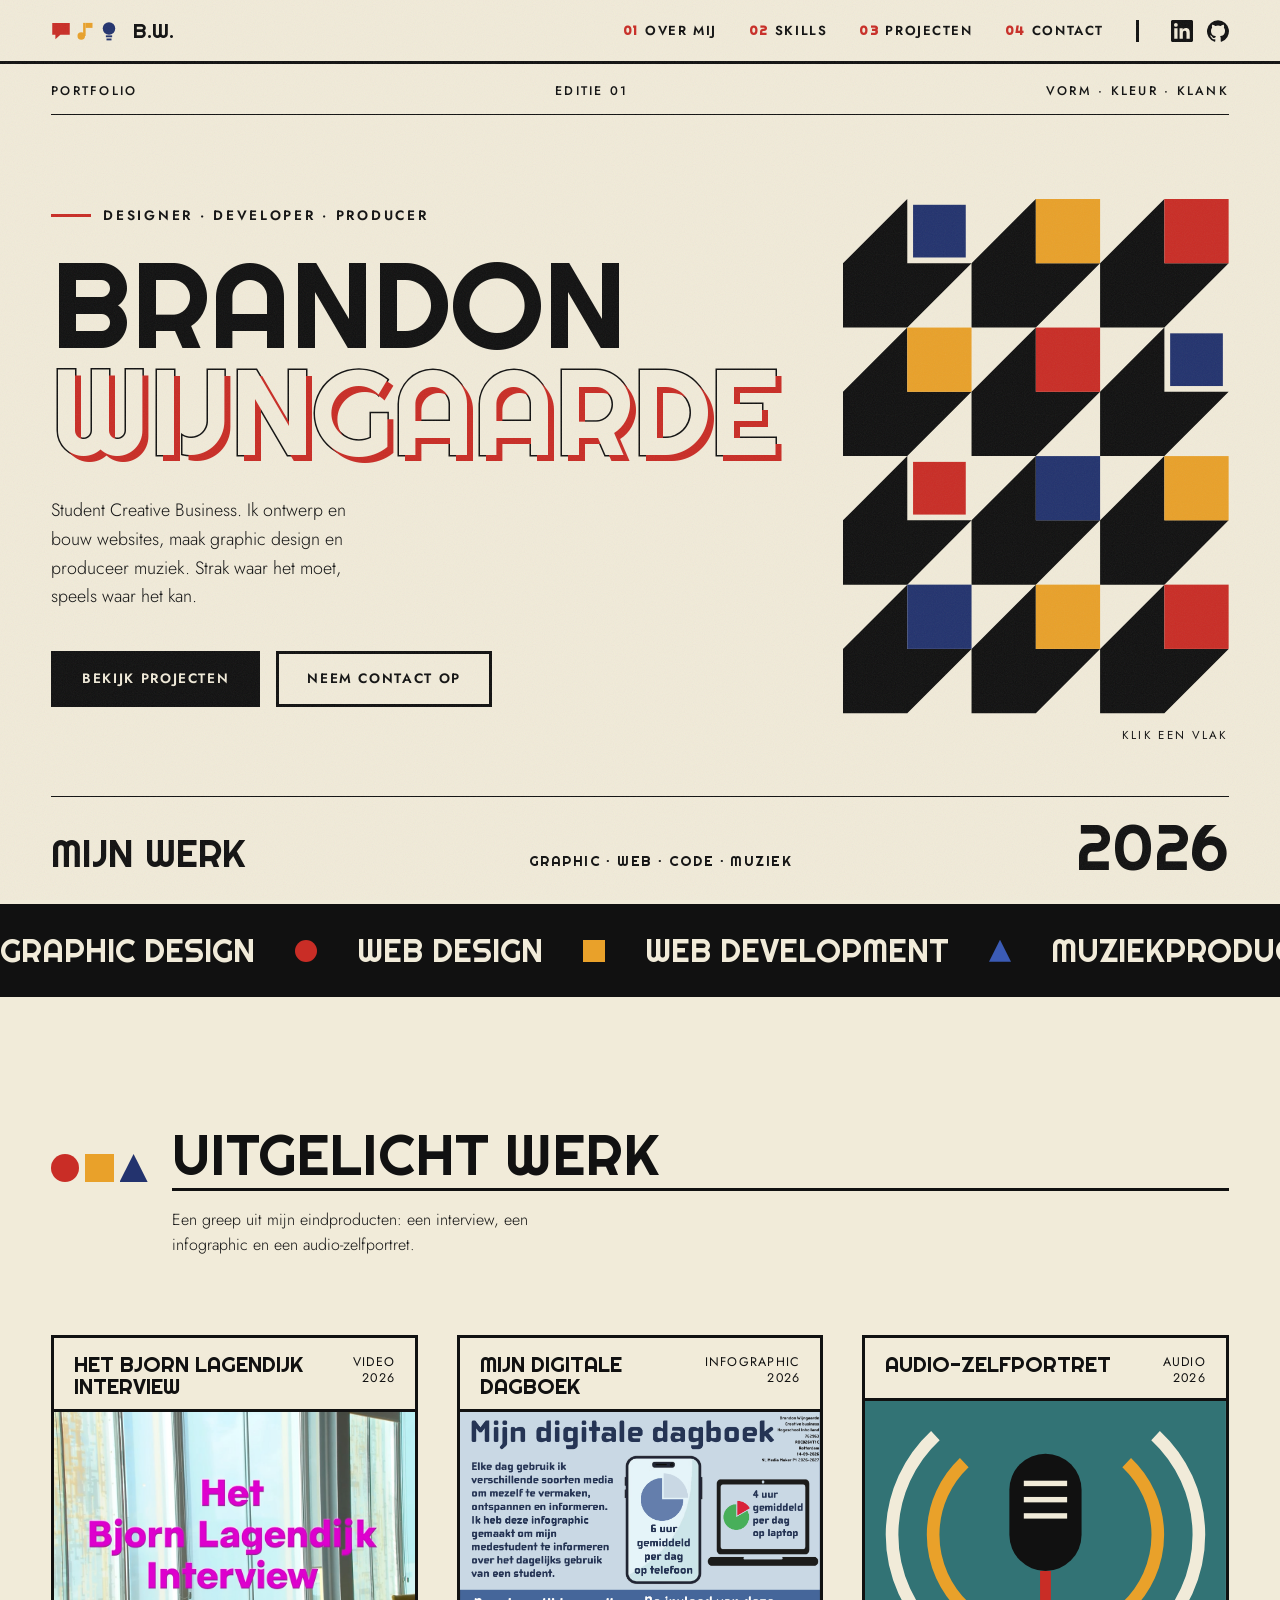
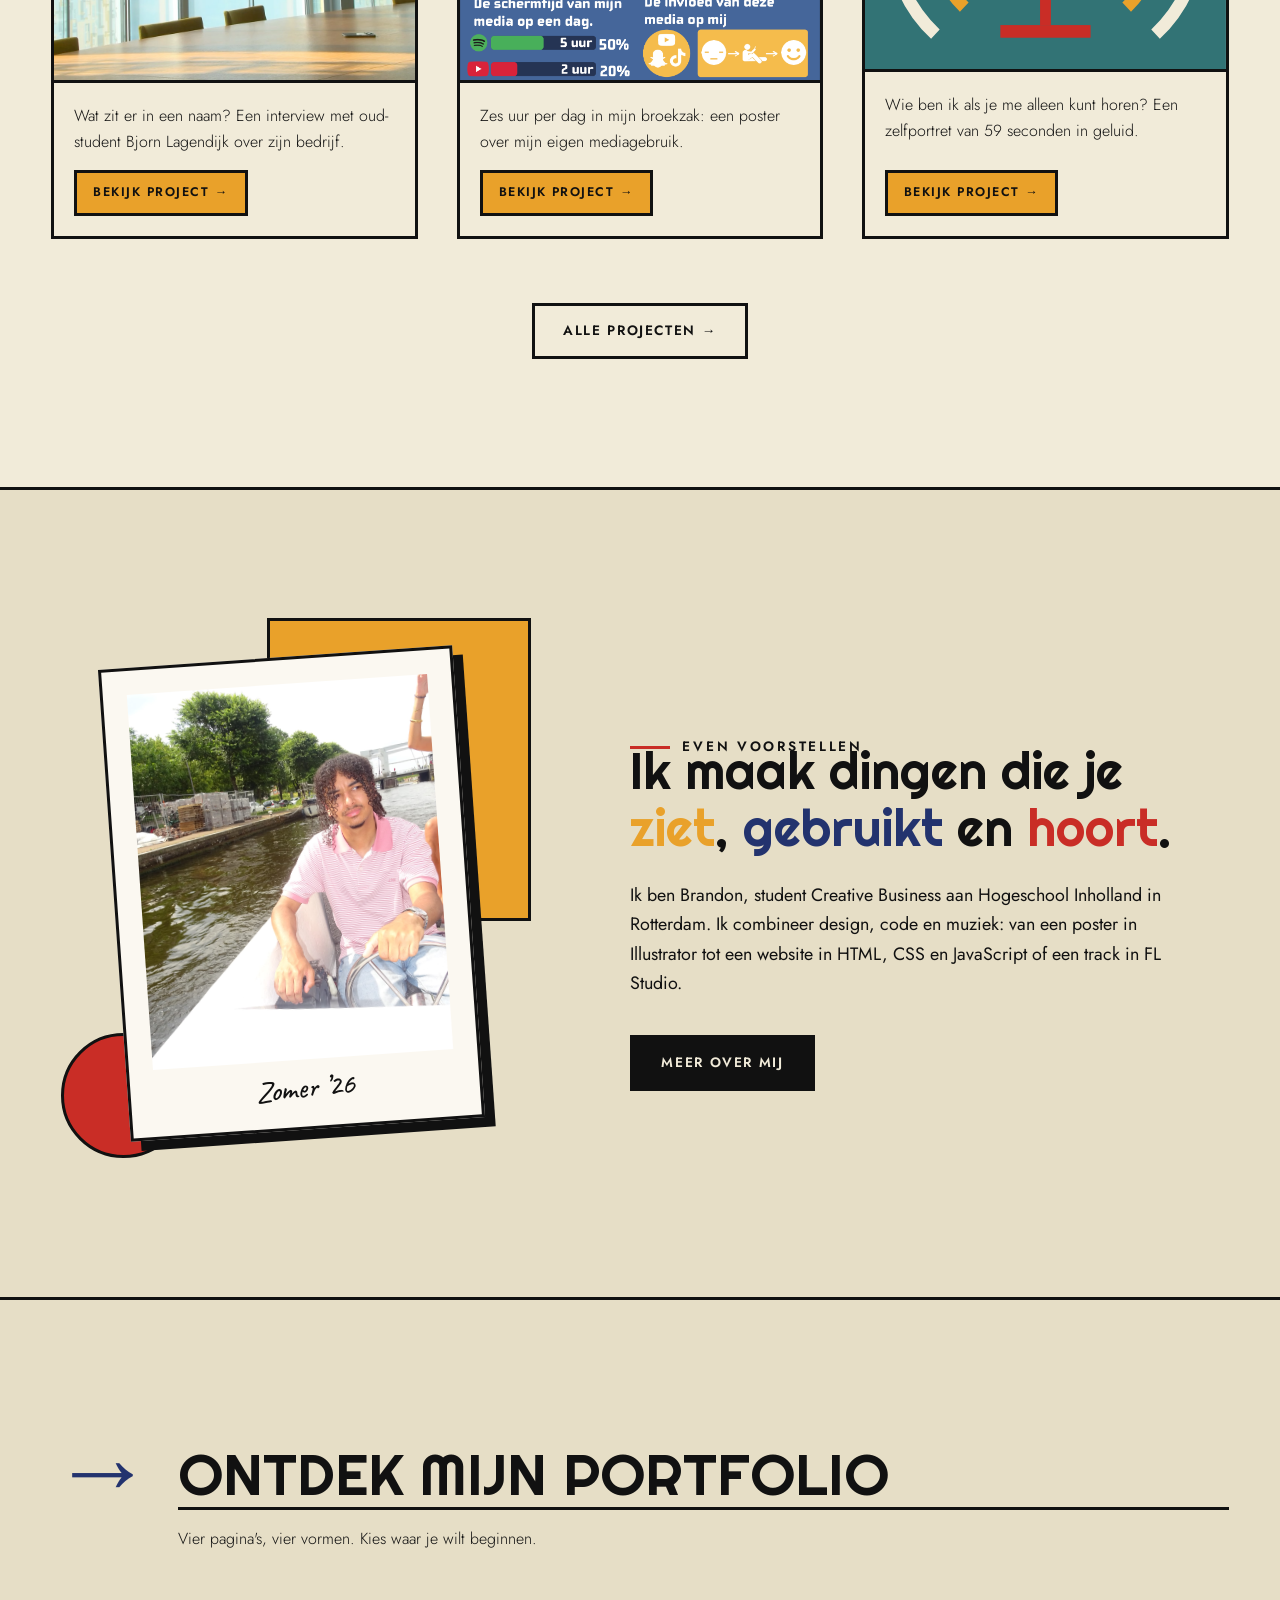
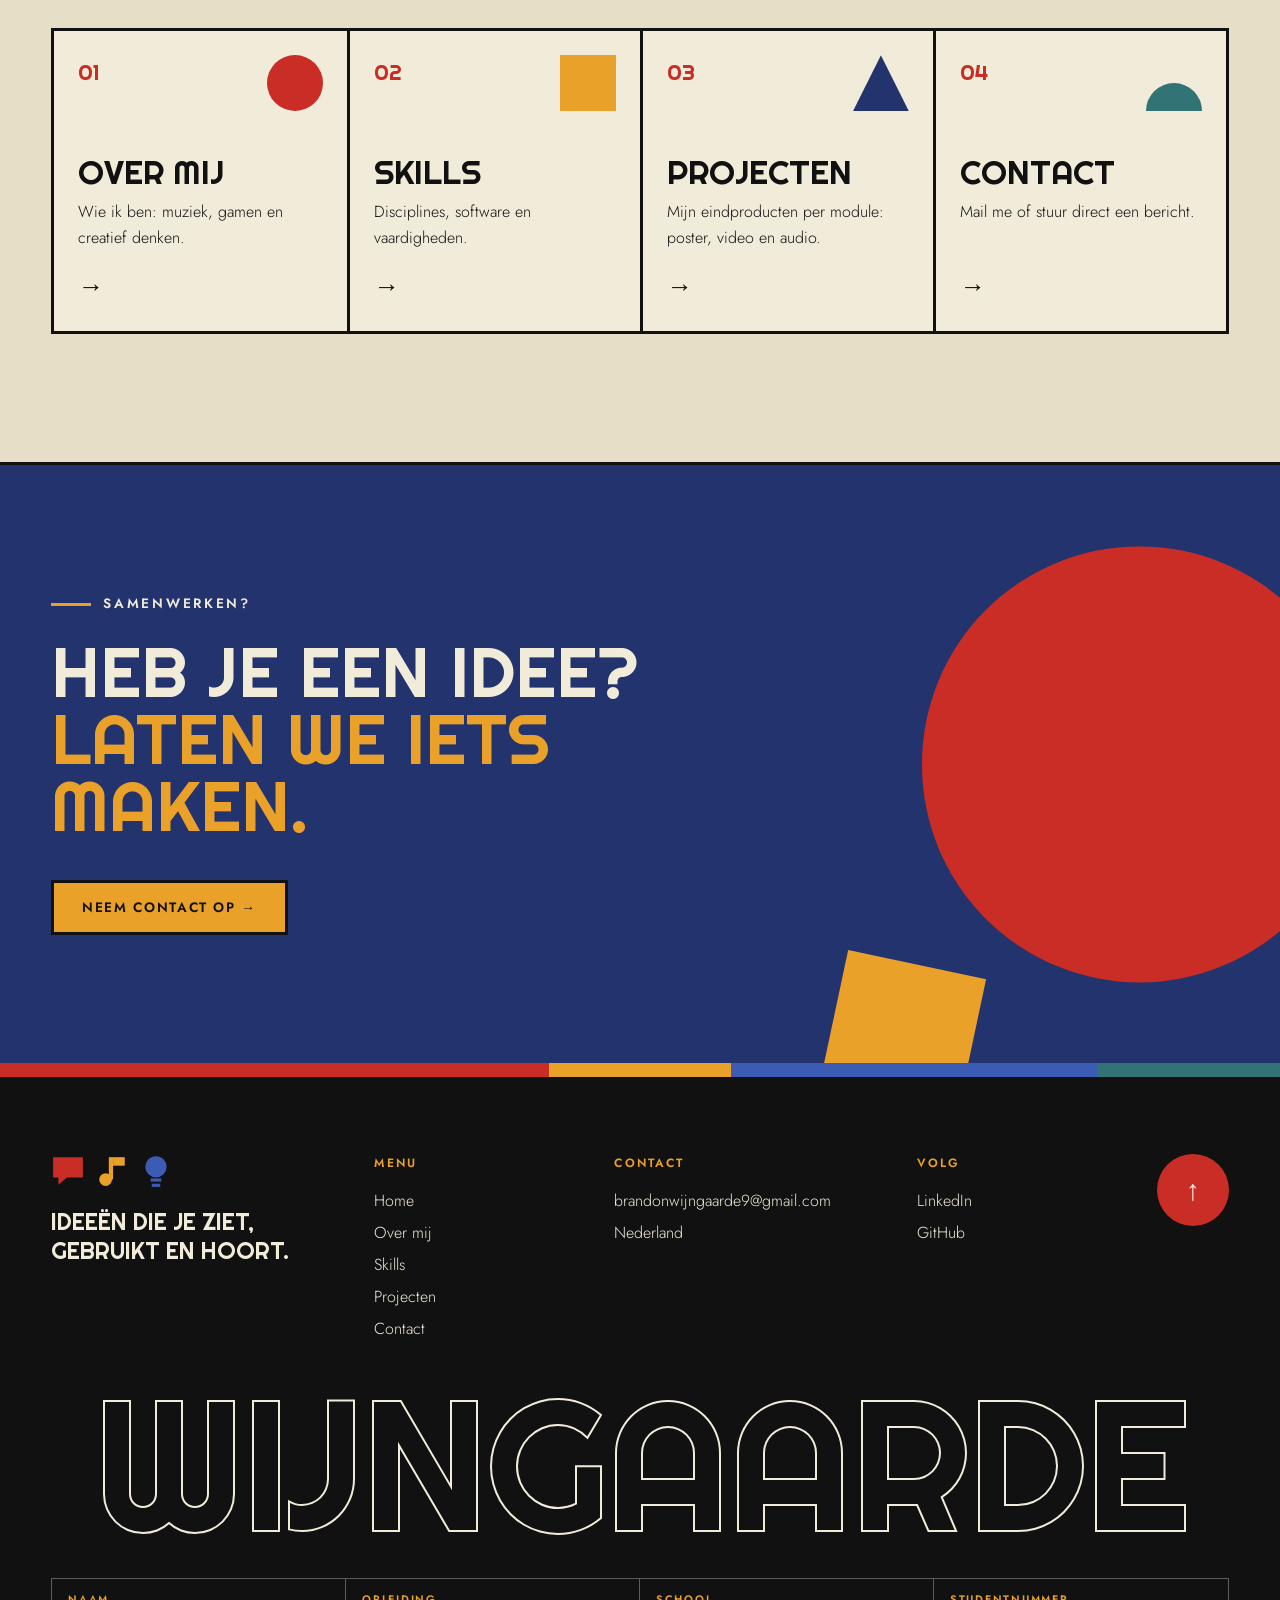
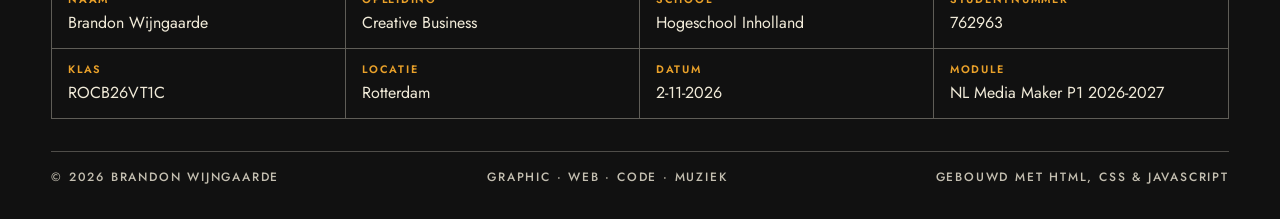
==== commit 8c73bc9d: "Header en footer met LinkedIn/GitHub, home ingekort, teasertekst en contacttekst aangepast" ====
--- a/index.html
+++ b/index.html
@@ -38,7 +38,10 @@
       <a href="projecten.html"><span>03</span>Projecten</a>
       <a href="contact.html"><span>04</span>Contact</a>
     </nav>
-    <div class="status"><span class="status__dot"></span>Open voor projecten</div>
+    <div class="header-socials">
+      <a href="https://www.linkedin.com/in/brandon-wijngaarde-14b0b234a" target="_blank" rel="noopener" aria-label="LinkedIn"><svg viewBox="0 0 24 24" aria-hidden="true"><path d="M20.45 20.45h-3.56v-5.57c0-1.33-.02-3.04-1.85-3.04-1.85 0-2.14 1.45-2.14 2.94v5.67H9.35V9h3.41v1.56h.05c.48-.9 1.64-1.85 3.37-1.85 3.6 0 4.27 2.37 4.27 5.46v6.28zM5.34 7.43a2.06 2.06 0 1 1 0-4.13 2.06 2.06 0 0 1 0 4.13zM7.12 20.45H3.56V9h3.56v11.45zM22.23 0H1.77C.79 0 0 .77 0 1.73v20.54C0 23.23.79 24 1.77 24h20.45c.98 0 1.78-.77 1.78-1.73V1.73C24 .77 23.2 0 22.22 0z"/></svg></a>
+      <a href="https://github.com/brandon8897" target="_blank" rel="noopener" aria-label="GitHub"><svg viewBox="0 0 24 24" aria-hidden="true"><path d="M12 .3a12 12 0 0 0-3.8 23.38c.6.12.82-.26.82-.57v-2.04c-3.34.72-4.04-1.61-4.04-1.61-.55-1.39-1.33-1.76-1.33-1.76-1.09-.74.08-.73.08-.73 1.2.08 1.84 1.24 1.84 1.24 1.07 1.83 2.81 1.3 3.5 1 .1-.78.42-1.31.76-1.61-2.67-.3-5.47-1.33-5.47-5.93 0-1.31.47-2.38 1.24-3.22-.14-.3-.54-1.52.1-3.18 0 0 1.01-.32 3.3 1.23a11.5 11.5 0 0 1 6 0c2.28-1.55 3.29-1.23 3.29-1.23.64 1.66.24 2.88.12 3.18a4.65 4.65 0 0 1 1.23 3.22c0 4.61-2.8 5.63-5.48 5.92.42.36.81 1.1.81 2.22v3.29c0 .32.21.69.82.57A12 12 0 0 0 12 .3"/></svg></a>
+    </div>
     <button class="menu-toggle" aria-label="Menu openen" aria-expanded="false" aria-controls="site-nav">
       <span></span><span></span>
     </button>
@@ -194,49 +197,6 @@
           <a href="over-mij.html" class="btn btn--black reveal">Meer over mij</a>
         </div>
       </div>
-
-      <dl class="stats">
-        <div class="stat stat--red reveal"><dt>Disciplines</dt><dd data-count="5">5</dd></div>
-        <div class="stat stat--yellow reveal"><dt>Programma&rsquo;s &amp; talen</dt><dd data-count="12">12</dd></div>
-        <div class="stat stat--blue reveal"><dt>Instrumenten</dt><dd data-count="3">3</dd></div>
-        <div class="stat stat--teal reveal"><dt>Projecten</dt><dd data-count="3">3</dd></div>
-      </dl>
-    </section>
-
-    <!-- ===== Werkwijze ===== -->
-    <section class="section process" aria-labelledby="process-title">
-      <header class="section__head reveal">
-        <span class="section__shapes" aria-hidden="true"><i class="shape-circle"></i><i class="shape-square"></i><i class="shape-triangle"></i></span>
-        <h2 class="section__title" id="process-title">Zo werk ik</h2>
-        <p class="section__note">Een poster, een website of een nummer: elk project doorloopt dezelfde vier stappen.</p>
-      </header>
-
-      <ol class="steps">
-        <li class="step reveal">
-          <span class="step__shape shape-circle" aria-hidden="true"></span>
-          <span class="step__num">01</span>
-          <h3>Onderzoeken</h3>
-          <p>Voor wie maak ik het en wat bestaat er al? Ik verzamel voorbeelden en zoek uit wat de doelgroep nodig heeft.</p>
-        </li>
-        <li class="step reveal">
-          <span class="step__shape shape-square" aria-hidden="true"></span>
-          <span class="step__num">02</span>
-          <h3>Bedenken</h3>
-          <p>Ik schets meerdere ideeën en kies het concept dat het sterkst is en het meest van mezelf.</p>
-        </li>
-        <li class="step reveal">
-          <span class="step__shape shape-triangle" aria-hidden="true"></span>
-          <span class="step__num">03</span>
-          <h3>Maken</h3>
-          <p>Ik werk het concept uit in Illustrator, in code of in FL Studio. Strak, met oog voor elk detail.</p>
-        </li>
-        <li class="step reveal">
-          <span class="step__shape shape-half" aria-hidden="true"></span>
-          <span class="step__num">04</span>
-          <h3>Verbeteren</h3>
-          <p>Ik vraag feedback, test het resultaat en schaaf bij tot alles klopt.</p>
-        </li>
-      </ol>
     </section>
 
     <!-- ===== Wegwijzer ===== -->
@@ -298,10 +258,12 @@
 
     <div class="site-footer__top">
       <div class="site-footer__brand">
-        <div class="site-footer__shapes" aria-hidden="true">
-          <span class="shape-circle"></span><span class="shape-square"></span><span class="shape-triangle"></span>
-        </div>
-        <p>Vorm volgt functie.<br>Klank volgt gevoel.</p>
+        <div class="site-footer__icons" aria-hidden="true">
+          <svg class="logo__icon logo__icon--talk" viewBox="0 0 32 32"><path d="M2 3h28v19H15l-8 7v-7H2z"/></svg>
+          <svg class="logo__icon logo__icon--music" viewBox="0 0 32 32"><circle cx="10" cy="24" r="6"/><rect x="13" y="3" width="4" height="21"/><path d="M17 3h11v8H17z"/></svg>
+          <svg class="logo__icon logo__icon--idea" viewBox="0 0 32 32"><circle cx="16" cy="12" r="10"/><rect x="11" y="23" width="10" height="3"/><rect x="12" y="28" width="8" height="3"/></svg>
+        </div>
+        <p>Ideeën die je ziet,<br>gebruikt en hoort.</p>
       </div>
 
       <nav class="site-footer__col" aria-label="Footer navigatie">
@@ -321,10 +283,8 @@
 
       <div class="site-footer__col">
         <h2>Volg</h2>
-        <a href="#">LinkedIn</a>
-        <a href="#">GitHub</a>
-        <a href="#">Instagram</a>
-        <a href="#">SoundCloud</a>
+        <a href="https://www.linkedin.com/in/brandon-wijngaarde-14b0b234a" target="_blank" rel="noopener">LinkedIn</a>
+        <a href="https://github.com/brandon8897" target="_blank" rel="noopener">GitHub</a>
       </div>
 
       <a href="#top" class="to-top" aria-label="Terug naar boven">
--- a/style.css
+++ b/style.css
@@ -172,29 +172,16 @@
 .nav a:hover::after,
 .nav a.is-active::after { transform: scaleX(1); transform-origin: left; }
 
-.status {
+.header-socials {
   display: flex;
   align-items: center;
-  gap: 8px;
-  font-size: .78rem;
-  text-transform: uppercase;
-  letter-spacing: .1em;
-  font-weight: 500;
+  gap: 14px;
   padding-left: 2rem;
   border-left: var(--line);
 }
-.status__dot {
-  width: 10px;
-  height: 10px;
-  border-radius: 50%;
-  background: var(--teal);
-  box-shadow: 0 0 0 0 var(--teal);
-  animation: pulse 2s infinite;
-}
-@keyframes pulse {
-  70% { box-shadow: 0 0 0 8px transparent; }
-  100% { box-shadow: 0 0 0 0 transparent; }
-}
+.header-socials a { display: flex; color: var(--black); transition: color .25s, transform .35s var(--ease); }
+.header-socials a:hover { color: var(--red); transform: translateY(-3px); }
+.header-socials svg { width: 22px; height: 22px; fill: currentColor; }
 
 .menu-toggle { display: none; }
 
@@ -1181,7 +1168,7 @@
   line-height: 1.12;
   margin: 1.25rem 0 1.5rem;
 }
-.intro__title mark { background: var(--yellow); padding: 0 .15em; }
+.intro__title mark { background: none; color: var(--yellow); }
 .intro__title em { font-style: normal; color: var(--blue); }
 .intro__title span { color: var(--red); }
 .intro__lead {
@@ -1979,9 +1966,9 @@
   gap: 2rem;
   padding: clamp(3rem, 6vw, 5rem) 0 clamp(2rem, 4vw, 3rem);
 }
-.site-footer__shapes { display: flex; gap: 8px; margin-bottom: 1.25rem; }
-.site-footer__shapes span { width: 34px; height: 34px; display: block; }
-.site-footer__shapes .shape-triangle { background: var(--blue-light); }
+.site-footer__icons { display: flex; gap: 10px; margin-bottom: 1.25rem; }
+.site-footer__icons .logo__icon { width: 34px; height: 34px; }
+.site-footer__icons .logo__icon--idea { color: var(--blue-light); }
 .site-footer__brand p {
   margin: 0;
   font-family: var(--font-display);
@@ -2290,7 +2277,6 @@
 
 /* ---------- Responsive ---------- */
 @media (max-width: 1080px) {
-  .status { display: none; }
   .cs-triangle { display: none; }
   .interests { grid-template-columns: 1fr 1fr; }
   .interest:nth-child(3) { border-left: 0; }
@@ -2364,6 +2350,8 @@
     transition: clip-path .4s var(--ease);
   }
   .nav.is-open { clip-path: inset(0 0 0 0); }
+  .header-socials { margin-left: auto; padding: 0 .5rem 0 0; border-left: 0; }
+  .header-socials + .menu-toggle { margin-left: 0; }
   .nav a {
     padding: 18px var(--gutter);
     font-family: var(--font-display);
